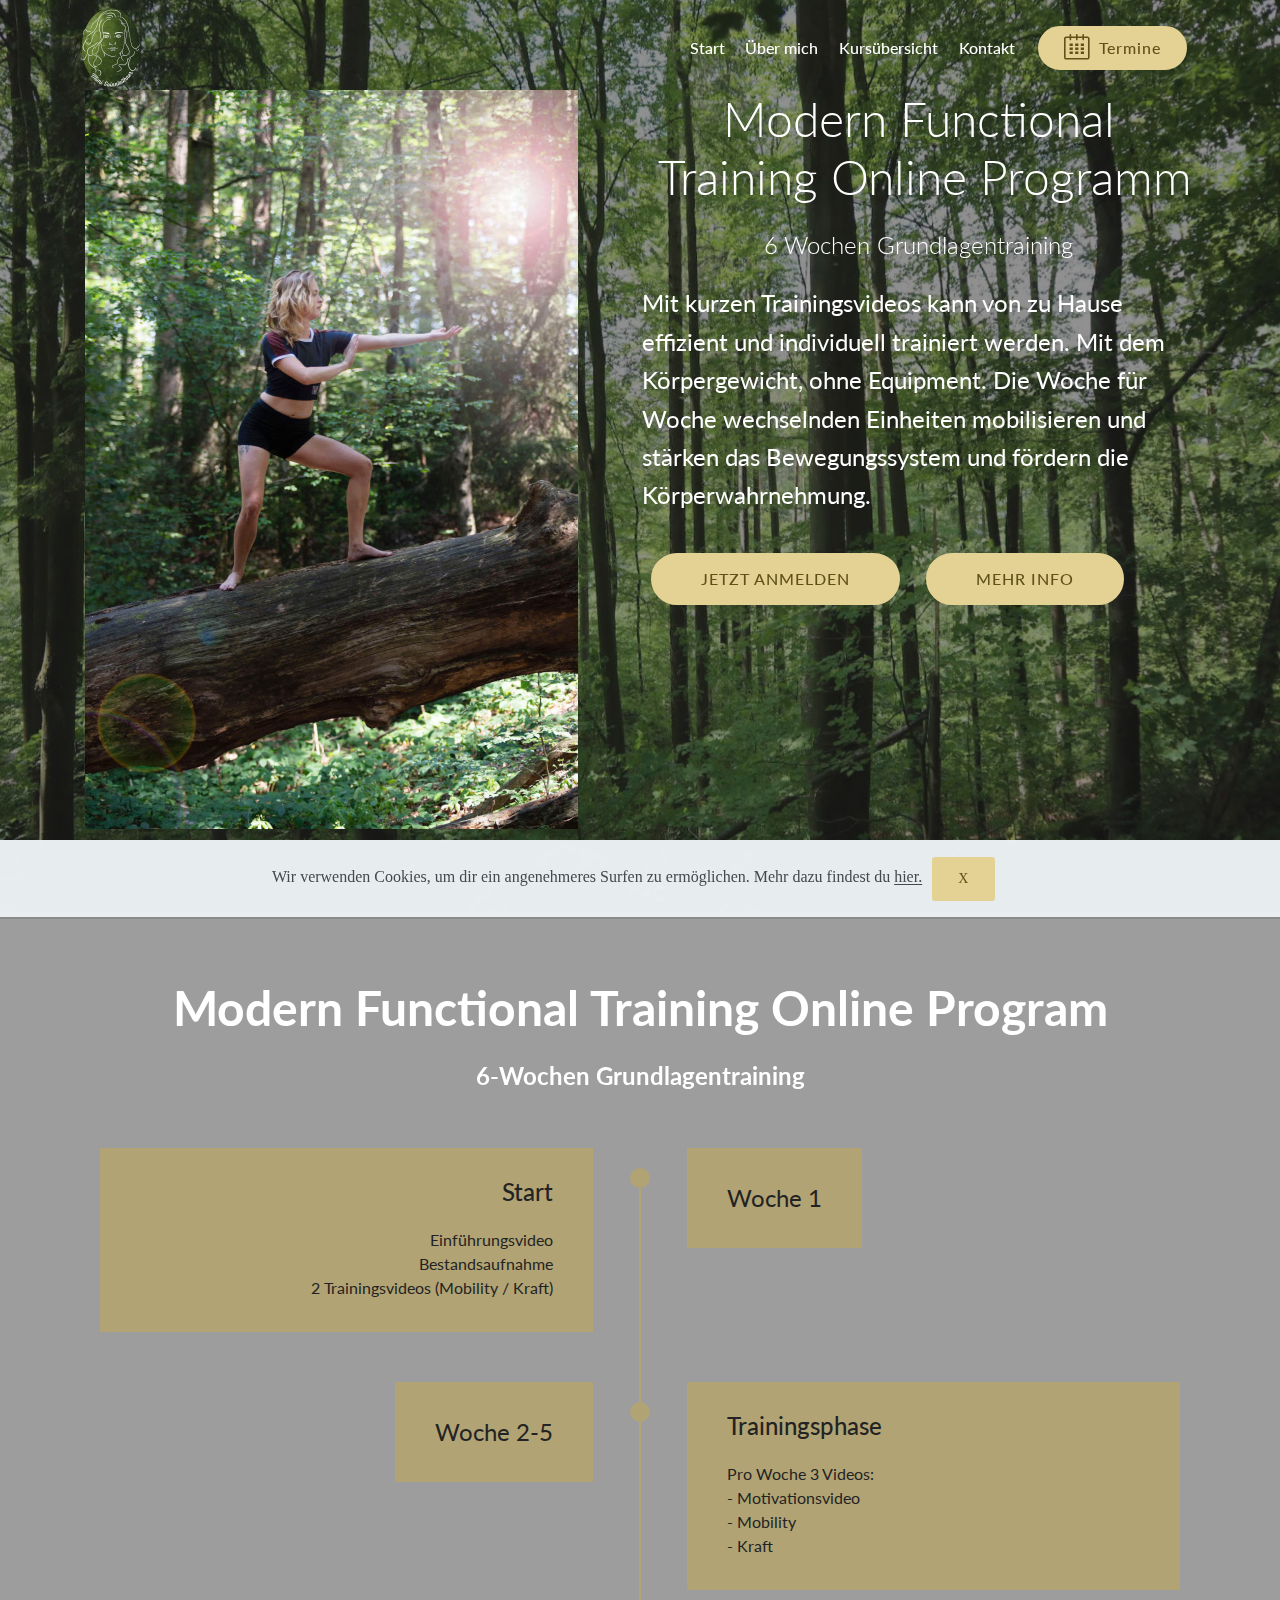
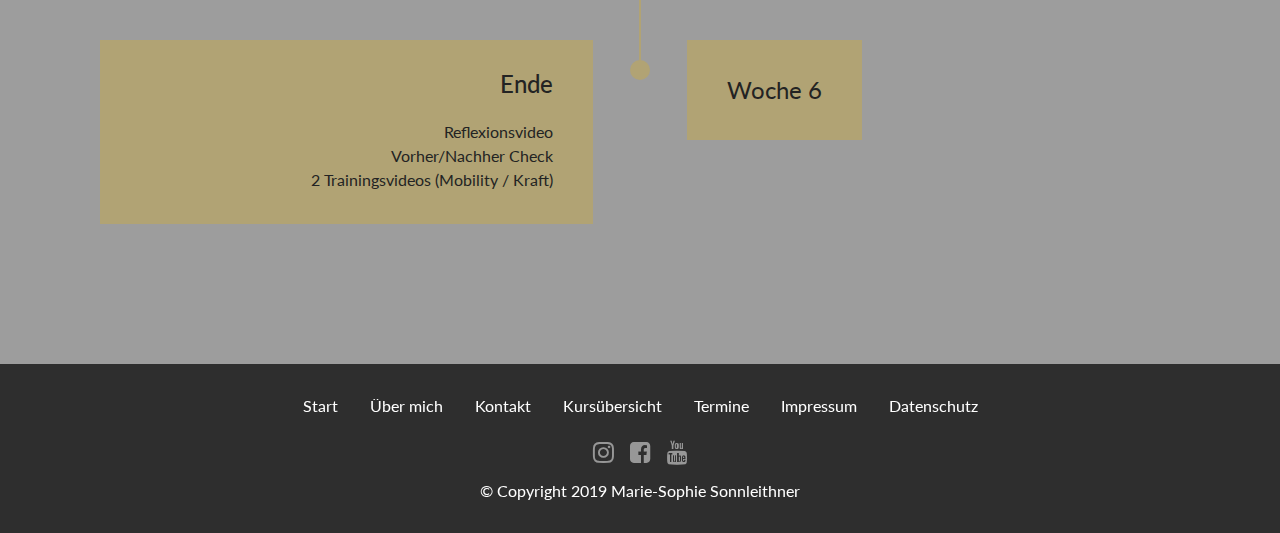
==== athome.html @ b41dbe11 "create github pages" ====
<!DOCTYPE html>
<html  >
<head>
  <!-- Site made with Mobirise Website Builder v4.11.3, https://mobirise.com -->
  <meta charset="UTF-8">
  <meta http-equiv="X-UA-Compatible" content="IE=edge">
  <meta name="generator" content="Mobirise v4.11.3, mobirise.com">
  <meta name="viewport" content="width=device-width, initial-scale=1, minimum-scale=1">
  <link rel="shortcut icon" href="assets/images/logo-1-122x160.png" type="image/x-icon">
  <meta name="description" content="">
  
  <title>Online Programm - Modern Functioncal Training | Marie-Sophie Sonnleithner</title>
  <link rel="stylesheet" href="assets/font-awesome/css/font-awesome.css">
  <link rel="stylesheet" href="assets/linecons/style.css">
  <link rel="stylesheet" href="assets/bootstrap/css/bootstrap.min.css">
  <link rel="stylesheet" href="assets/bootstrap/css/bootstrap-grid.min.css">
  <link rel="stylesheet" href="assets/bootstrap/css/bootstrap-reboot.min.css">
  <link rel="stylesheet" href="assets/tether/tether.min.css">
  <link rel="stylesheet" href="assets/dropdown/css/style.css">
  <link rel="stylesheet" href="assets/theme/css/style.css">
  <link rel="preload" as="style" href="assets/mobirise/css/mbr-additional.css"><link rel="stylesheet" href="assets/mobirise/css/mbr-additional.css" type="text/css">
  
  
  
</head>
<body>
  <section class="menu cid-rGdxrJuQYU" once="menu" id="menu1-t">

    

    <nav class="navbar navbar-expand beta-menu navbar-dropdown align-items-center navbar-fixed-top navbar-toggleable-sm bg-color transparent">
        <button class="navbar-toggler navbar-toggler-right" type="button" data-toggle="collapse" data-target="#navbarSupportedContent" aria-controls="navbarSupportedContent" aria-expanded="false" aria-label="Toggle navigation">
            <div class="hamburger">
                <span></span>
                <span></span>
                <span></span>
                <span></span>
            </div>
        </button>
        <div class="menu-logo">
            <div class="navbar-brand">
                <span class="navbar-logo">
                    <a href="index.html">
                         <img src="assets/images/logo-1-122x160.png" alt="Mobirise" title="" style="height: 5rem;">
                    </a>
                </span>
                
            </div>
        </div>
        <div class="collapse navbar-collapse" id="navbarSupportedContent">
            <ul class="navbar-nav nav-dropdown" data-app-modern-menu="true"><li class="nav-item">
                    <a class="nav-link link text-white display-4" href="index.html">Start</a>
                </li><li class="nav-item"><a class="nav-link link text-white display-4" href="ueber.html">Über mich</a></li><li class="nav-item"><a class="nav-link link text-white display-4" href="kursuebersicht.html">Kursübersicht</a></li><li class="nav-item"><a class="nav-link link text-white display-4" href="index.html#content8-b">Kontakt</a></li></ul>
            <div class="navbar-buttons mbr-section-btn"><a class="btn btn-sm btn-primary display-4" href="termine.html"><span class="li_calendar mbr-iconfont mbr-iconfont-btn"></span>Termine</a></div>
        </div>
    </nav>
</section>

<section class="engine"><a href="https://mobirise.info/n">simple site templates</a></section><section class="header3 cid-rGdh4idNq5 mbr-parallax-background" id="header3-q">

    

    <div class="mbr-overlay" style="opacity: 0.5; background-color: rgb(35, 35, 35);">
    </div>

    <div class="container">
        <div class="media-container-row">
            <div class="mbr-figure" style="width: 95%;">
                <img src="assets/images/mimo-13-986x1477.jpg" alt="Mobirise" title="">
            </div>

            <div class="media-content">
                <h1 class="mbr-section-title mbr-white pb-3 mbr-fonts-style display-2">
                    Modern Functional &nbsp;Training Online Programm</h1>
                <h3 class="mbr-section-subtitle align-left mbr-white mbr-light pb-3 mbr-fonts-style display-5">
                    6 Wochen Grundlagentraining</h3>
                <div class="mbr-section-text mbr-white pb-3 ">
                    <p class="mbr-text mbr-fonts-style display-5">Mit kurzen Trainingsvideos kann von zu Hause effizient und individuell trainiert werden. Mit dem Körpergewicht, ohne Equipment. Die Woche für Woche wechselnden Einheiten mobilisieren und stärken das Bewegungssystem und fördern die Körperwahrnehmung.</p>
                </div>
                <div class="mbr-section-btn"><a class="btn btn-md btn-primary display-4" href="https://forms.gle/my4tCJDuzYi4XYy28">JETZT ANMELDEN</a>
                    <a class="btn btn-md btn-primary display-4" href="athome.html#timeline1-p">MEHR INFO</a></div>
            </div>
        </div>
    </div>

</section>

<section class="timeline1 cid-rGdfI2R4uj" id="timeline1-p">

    

    <div class="mbr-overlay" style="opacity: 0.4; background-color: rgb(35, 35, 35);">
    </div>

    <div class="container align-center">
        <h2 class="mbr-section-title pb-3 mbr-fonts-style display-2"><strong>Modern Functional Training Online Program</strong></h2>
        <h3 class="mbr-section-subtitle pb-5 mbr-fonts-style display-5"><strong>
            6-Wochen Grundlagentraining</strong></h3>

        <div class="container timelines-container" mbri-timelines="">
            <!--1-->
            <div class="row timeline-element reverse separline">
                 <div class="timeline-date-panel col-xs-12 col-md-6  align-left">         
                    <div class="time-line-date-content">
                        <p class="mbr-timeline-date mbr-fonts-style display-5">Woche 1</p>
                    </div>
                </div>
           <span class="iconBackground"></span>
            <div class="col-xs-12 col-md-6 align-right">
                <div class="timeline-text-content">
                    <h4 class="mbr-timeline-title pb-3 mbr-fonts-style display-5">Start</h4>
                    <p class="mbr-timeline-text mbr-fonts-style display-7">Einführungsvideo<br>Bestandsaufnahme<br>2 Trainingsvideos (Mobility / Kraft)</p>
                 </div>
            </div>
            </div>
            <!--2-->
            <div class="row timeline-element  separline">
                <div class="timeline-date-panel col-xs-12 col-md-6 align-right">
                    <div class="time-line-date-content">
                        <p class="mbr-timeline-date mbr-fonts-style display-5">
                            Woche 2-5</p>
                    </div>
                </div>
                <span class="iconBackground"></span>
                <div class="col-xs-12 col-md-6 align-left ">
                    <div class="timeline-text-content">
                        <h4 class="mbr-timeline-title pb-3 mbr-fonts-style display-5">Trainingsphase</h4>
                        <p class="mbr-timeline-text mbr-fonts-style display-7">Pro Woche 3 Videos:<br>- Motivationsvideo<br>- Mobility<br>- Kraft</p>
                    </div>
                </div>
            </div>
            <!--3-->
            <div class="row timeline-element reverse">
                <div class="timeline-date-panel col-xs-12 col-md-6  align-left">
                    <div class="time-line-date-content">
                        <p class="mbr-timeline-date mbr-fonts-style display-5">
                            Woche 6</p>
                    </div>
                </div>
                <span class="iconBackground"></span>
                <div class="col-xs-12 col-md-6 align-right">
                    <div class="timeline-text-content">
                        <h4 class="mbr-timeline-title pb-3 mbr-fonts-style display-5">Ende</h4>      
                        <p class="mbr-timeline-text mbr-fonts-style display-7">Reflexionsvideo<br>Vorher/Nachher Check<br>2 Trainingsvideos (Mobility / Kraft)</p>
                    </div>
                </div>
            </div>
            <!--4-->
            
            <!--5-->
            
            <!--6-->
            
            <!--7-->
            
            <!--8-->
            
            <!--9-->
            
            <!--10-->
            
            <!--11-->
            
            <!--12-->
            
        </div>
    </div>
</section>

<section once="footers" class="cid-rGLbfq6gcb" id="footer7-1k">

    

    

    <div class="container">
        <div class="media-container-row align-center mbr-white">
            <div class="row row-links">
                <ul class="foot-menu">
                    
                    
                    
                    
                    
                <li class="foot-menu-item mbr-fonts-style display-7"><a href="index.html" class="text-white">Start</a></li><li class="foot-menu-item mbr-fonts-style display-7"><a href="ueber.html" class="text-white">Über mich</a></li><li class="foot-menu-item mbr-fonts-style display-7"><a href="index.html#content8-b" class="text-white">Kontakt</a></li><li class="foot-menu-item mbr-fonts-style display-7"><a href="kursuebersicht.html" class="text-white">Kursübersicht</a></li><li class="foot-menu-item mbr-fonts-style display-7"><a href="termine.html" class="text-white">Termine</a></li><li class="foot-menu-item mbr-fonts-style display-7"><a href="impressum.html" class="text-white">Impressum</a></li><li class="foot-menu-item mbr-fonts-style display-7"><a href="datenschutz.html" class="text-white">Datenschutz</a></li></ul>
            </div>
            <div class="row social-row">
                <div class="social-list align-right pb-2">
                    
                    
                    
                    
                    
                    
                <div class="soc-item">
                        <a href="index.html">
                            <span class="mbr-iconfont mbr-iconfont-social fa-instagram fa"></span>
                        </a>
                    </div><div class="soc-item">
                        <a href="index.html">
                            <span class="mbr-iconfont mbr-iconfont-social fa-facebook-square fa"></span>
                        </a>
                    </div><div class="soc-item">
                        <a href="index.html">
                            <span class="mbr-iconfont mbr-iconfont-social fa-youtube fa"></span>
                        </a>
                    </div></div>
            </div>
            <div class="row row-copirayt">
                <p class="mbr-text mb-0 mbr-fonts-style mbr-white align-center display-7">
                    © Copyright 2019&nbsp;Marie-Sophie Sonnleithner</p>
            </div>
        </div>
    </div>
</section>


  <script src="assets/web/assets/jquery/jquery.min.js"></script>
  <script src="assets/popper/popper.min.js"></script>
  <script src="assets/bootstrap/js/bootstrap.min.js"></script>
  <script src="assets/tether/tether.min.js"></script>
  <script src="assets/web/assets/cookies-alert-plugin/cookies-alert-core.js"></script>
  <script src="assets/web/assets/cookies-alert-plugin/cookies-alert-script.js"></script>
  <script src="assets/parallax/jarallax.min.js"></script>
  <script src="assets/dropdown/js/nav-dropdown.js"></script>
  <script src="assets/dropdown/js/navbar-dropdown.js"></script>
  <script src="assets/touchswipe/jquery.touch-swipe.min.js"></script>
  <script src="assets/smoothscroll/smooth-scroll.js"></script>
  <script src="assets/theme/js/script.js"></script>
  
  
<input name="cookieData" type="hidden" data-cookie-customDialogSelector='null' data-cookie-colorText='#424a4d' data-cookie-colorBg='rgba(234, 239, 241, 0.99)' data-cookie-textButton='X' data-cookie-colorButton='' data-cookie-colorLink='#424a4d' data-cookie-underlineLink='true' data-cookie-text="Wir verwenden Cookies, um dir ein angenehmeres Surfen zu ermöglichen. Mehr dazu findest du <a href='datenschutz.html'>hier.</a>">
  </body>
</html>
---- assets/linecons/style.css ----
@font-face {
	font-family: 'linecons';
	src:url('fonts/linecons.eot');
	
	
  src: url('fonts/linecons.eot');
  src: url('fonts/linecons.eot?#iefix') format('embedded-opentype'), 
  url('fonts/linecons.woff') format('woff'), 
  url('fonts/linecons.ttf') format('truetype'), 
  url('fonts/linecons.svg#linecons') format('svg');
}

/* Use the following CSS code if you want to use data attributes for inserting your icons */
[data-icon]:before {
	font-family: 'linecons' !important;
	content: attr(data-icon);
	speak: none;
	font-weight: normal;
	line-height: 1;
	-webkit-font-smoothing: antialiased;
}

/* Use the following CSS code if you want to have a class per icon */
[class^="li_"]:before, [class*=" li_"]:before {
	font-family: 'linecons' !important;
	font-style: normal;
	speak: none;
	font-weight: normal;
	line-height: 1;
	-webkit-font-smoothing: antialiased;
}
.li_heart:before {
	content: "\e000";
}
.li_cloud:before {
	content: "\e001";
}
.li_star:before {
	content: "\e002";
}
.li_tv:before {
	content: "\e003";
}
.li_sound:before {
	content: "\e004";
}
.li_video:before {
	content: "\e005";
}
.li_trash:before {
	content: "\e006";
}
.li_user:before {
	content: "\e007";
}
.li_key:before {
	content: "\e008";
}
.li_search:before {
	content: "\e009";
}
.li_settings:before {
	content: "\e00a";
}
.li_camera:before {
	content: "\e00b";
}
.li_tag:before {
	content: "\e00c";
}
.li_lock:before {
	content: "\e00d";
}
.li_bulb:before {
	content: "\e00e";
}
.li_pen:before {
	content: "\e00f";
}
.li_diamond:before {
	content: "\e010";
}
.li_display:before {
	content: "\e011";
}
.li_location:before {
	content: "\e012";
}
.li_eye:before {
	content: "\e013";
}
.li_bubble:before {
	content: "\e014";
}
.li_stack:before {
	content: "\e015";
}
.li_cup:before {
	content: "\e016";
}
.li_phone:before {
	content: "\e017";
}
.li_news:before {
	content: "\e018";
}
.li_mail:before {
	content: "\e019";
}
.li_like:before {
	content: "\e01a";
}
.li_photo:before {
	content: "\e01b";
}
.li_note:before {
	content: "\e01c";
}
.li_clock:before {
	content: "\e01d";
}
.li_paperplane:before {
	content: "\e01e";
}
.li_params:before {
	content: "\e01f";
}
.li_banknote:before {
	content: "\e020";
}
.li_data:before {
	content: "\e021";
}
.li_music:before {
	content: "\e022";
}
.li_megaphone:before {
	content: "\e023";
}
.li_study:before {
	content: "\e024";
}
.li_lab:before {
	content: "\e025";
}
.li_food:before {
	content: "\e026";
}
.li_t-shirt:before {
	content: "\e027";
}
.li_fire:before {
	content: "\e028";
}
.li_clip:before {
	content: "\e029";
}
.li_shop:before {
	content: "\e02a";
}
.li_calendar:before {
	content: "\e02b";
}
.li_vallet:before {
	content: "\e02c";
}
.li_vynil:before {
	content: "\e02d";
}
.li_truck:before {
	content: "\e02e";
}
.li_world:before {
	content: "\e02f";
}
---- assets/dropdown/css/style.css ----
.navbar-dropdown {
  left: 0;
  padding: 0;
  position: absolute;
  right: 0;
  top: 0;
  transition: all 0.45s ease;
  z-index: 1030;
  background: #282828; }
  .navbar-dropdown .navbar-logo {
    margin-right: 0.8rem;
    transition: margin 0.3s ease-in-out;
    vertical-align: middle; }
    .navbar-dropdown .navbar-logo img {
      height: 3.125rem;
      transition: all 0.3s ease-in-out; }
    .navbar-dropdown .navbar-logo.mbr-iconfont {
      font-size: 3.125rem;
      line-height: 3.125rem; }
  .navbar-dropdown .navbar-caption {
    font-weight: 700;
    white-space: normal;
    vertical-align: -4px;
    line-height: 3.125rem !important; }
    .navbar-dropdown .navbar-caption, .navbar-dropdown .navbar-caption:hover {
      color: inherit;
      text-decoration: none; }
  .navbar-dropdown .mbr-iconfont + .navbar-caption {
    vertical-align: -1px; }
  .navbar-dropdown.navbar-fixed-top {
    position: fixed; }
  .navbar-dropdown .navbar-brand span {
    vertical-align: -4px; }
  .navbar-dropdown.bg-color.transparent {
    background: none; }
  .navbar-dropdown.navbar-short .navbar-brand {
    padding: 0.625rem 0; }
    .navbar-dropdown.navbar-short .navbar-brand span {
      vertical-align: -1px; }
  .navbar-dropdown.navbar-short .navbar-caption {
    line-height: 2.375rem !important;
    vertical-align: -2px; }
  .navbar-dropdown.navbar-short .navbar-logo {
    margin-right: 0.5rem; }
    .navbar-dropdown.navbar-short .navbar-logo img {
      height: 2.375rem; }
    .navbar-dropdown.navbar-short .navbar-logo.mbr-iconfont {
      font-size: 2.375rem;
      line-height: 2.375rem; }
  .navbar-dropdown.navbar-short .mbr-table-cell {
    height: 3.625rem; }
  .navbar-dropdown .navbar-close {
    left: 0.6875rem;
    position: fixed;
    top: 0.75rem;
    z-index: 1000; }
  .navbar-dropdown .hamburger-icon {
    content: "";
    display: inline-block;
    vertical-align: middle;
    width: 16px;
    -webkit-box-shadow: 0 -6px 0 1px #282828,0 0 0 1px #282828,0 6px 0 1px #282828;
    -moz-box-shadow: 0 -6px 0 1px #282828,0 0 0 1px #282828,0 6px 0 1px #282828;
    box-shadow: 0 -6px 0 1px #282828,0 0 0 1px #282828,0 6px 0 1px #282828; }

.dropdown-menu .dropdown-toggle[data-toggle="dropdown-submenu"]::after {
  border-bottom: 0.35em solid transparent;
  border-left: 0.35em solid;
  border-right: 0;
  border-top: 0.35em solid transparent;
  margin-left: 0.3rem; }

.dropdown-menu .dropdown-item:focus {
  outline: 0; }

.nav-dropdown {
  font-size: 0.75rem;
  font-weight: 500;
  height: auto !important; }
  .nav-dropdown .nav-btn {
    padding-left: 1rem; }
  .nav-dropdown .link {
    margin: .667em 1.667em;
    font-weight: 500;
    padding: 0;
    transition: color .2s ease-in-out; }
    .nav-dropdown .link.dropdown-toggle {
      margin-right: 2.583em; }
      .nav-dropdown .link.dropdown-toggle::after {
        margin-left: .25rem;
        border-top: 0.35em solid;
        border-right: 0.35em solid transparent;
        border-left: 0.35em solid transparent;
        border-bottom: 0; }
      .nav-dropdown .link.dropdown-toggle[aria-expanded="true"] {
        margin: 0;
        padding: 0.667em 3.263em  0.667em 1.667em; }
  .nav-dropdown .link::after,
  .nav-dropdown .dropdown-item::after {
    color: inherit; }
  .nav-dropdown .btn {
    font-size: 0.75rem;
    font-weight: 700;
    letter-spacing: 0;
    margin-bottom: 0;
    padding-left: 1.25rem;
    padding-right: 1.25rem; }
  .nav-dropdown .dropdown-menu {
    border-radius: 0;
    border: 0;
    left: 0;
    margin: 0;
    padding-bottom: 1.25rem;
    padding-top: 1.25rem;
    position: relative; }
  .nav-dropdown .dropdown-submenu {
    margin-left: 0.125rem;
    top: 0; }
  .nav-dropdown .dropdown-item {
    font-weight: 500;
    line-height: 2;
    padding: 0.3846em 4.615em 0.3846em 1.5385em;
    position: relative;
    transition: color .2s ease-in-out, background-color .2s ease-in-out; }
    .nav-dropdown .dropdown-item::after {
      margin-top: -0.3077em;
      position: absolute;
      right: 1.1538em;
      top: 50%; }
    .nav-dropdown .dropdown-item:focus, .nav-dropdown .dropdown-item:hover {
      background: none; }

@media (max-width: 767px) {
  .nav-dropdown.navbar-toggleable-sm {
    bottom: 0;
    display: none;
    left: 0;
    overflow-x: hidden;
    position: fixed;
    top: 0;
    transform: translateX(-100%);
    -ms-transform: translateX(-100%);
    -webkit-transform: translateX(-100%);
    width: 18.75rem;
    z-index: 999; } }
.nav-dropdown.navbar-toggleable-xl {
  bottom: 0;
  display: none;
  left: 0;
  overflow-x: hidden;
  position: fixed;
  top: 0;
  transform: translateX(-100%);
  -ms-transform: translateX(-100%);
  -webkit-transform: translateX(-100%);
  width: 18.75rem;
  z-index: 999; }

.nav-dropdown-sm {
  display: block !important;
  overflow-x: hidden;
  overflow: auto;
  padding-top: 3.875rem; }
  .nav-dropdown-sm::after {
    content: "";
    display: block;
    height: 3rem;
    width: 100%; }
  .nav-dropdown-sm.collapse.in ~ .navbar-close {
    display: block !important; }
  .nav-dropdown-sm.collapsing, .nav-dropdown-sm.collapse.in {
    transform: translateX(0);
    -ms-transform: translateX(0);
    -webkit-transform: translateX(0);
    transition: all 0.25s ease-out;
    -webkit-transition: all 0.25s ease-out;
    background: #282828; }
  .nav-dropdown-sm.collapsing[aria-expanded="false"] {
    transform: translateX(-100%);
    -ms-transform: translateX(-100%);
    -webkit-transform: translateX(-100%); }
  .nav-dropdown-sm .nav-item {
    display: block;
    margin-left: 0 !important;
    padding-left: 0; }
  .nav-dropdown-sm .link,
  .nav-dropdown-sm .dropdown-item {
    border-top: 1px dotted rgba(255, 255, 255, 0.1);
    font-size: 0.8125rem;
    line-height: 1.6;
    margin: 0 !important;
    padding: 0.875rem 2.4rem 0.875rem 1.5625rem !important;
    position: relative;
    white-space: normal; }
    .nav-dropdown-sm .link:focus, .nav-dropdown-sm .link:hover,
    .nav-dropdown-sm .dropdown-item:focus,
    .nav-dropdown-sm .dropdown-item:hover {
      background: rgba(0, 0, 0, 0.2) !important;
      color: #c0a375; }
  .nav-dropdown-sm .nav-btn {
    position: relative;
    padding: 1.5625rem 1.5625rem 0 1.5625rem; }
    .nav-dropdown-sm .nav-btn::before {
      border-top: 1px dotted rgba(255, 255, 255, 0.1);
      content: "";
      left: 0;
      position: absolute;
      top: 0;
      width: 100%; }
    .nav-dropdown-sm .nav-btn + .nav-btn {
      padding-top: 0.625rem; }
      .nav-dropdown-sm .nav-btn + .nav-btn::before {
        display: none; }
  .nav-dropdown-sm .btn {
    padding: 0.625rem 0; }
  .nav-dropdown-sm .dropdown-toggle[data-toggle="dropdown-submenu"]::after {
    margin-left: .25rem;
    border-top: 0.35em solid;
    border-right: 0.35em solid transparent;
    border-left: 0.35em solid transparent;
    border-bottom: 0; }
  .nav-dropdown-sm .dropdown-toggle[data-toggle="dropdown-submenu"][aria-expanded="true"]::after {
    border-top: 0;
    border-right: 0.35em solid transparent;
    border-left: 0.35em solid transparent;
    border-bottom: 0.35em solid; }
  .nav-dropdown-sm .dropdown-menu {
    margin: 0;
    padding: 0;
    position: relative;
    top: 0;
    left: 0;
    width: 100%;
    border: 0;
    float: none;
    border-radius: 0;
    background: none; }
  .nav-dropdown-sm .dropdown-submenu {
    left: 100%;
    margin-left: 0.125rem;
    margin-top: -1.25rem;
    top: 0; }

.navbar-toggleable-sm .nav-dropdown .dropdown-menu {
  position: absolute; }

.navbar-toggleable-sm .nav-dropdown .dropdown-submenu {
  left: 100%;
  margin-left: 0.125rem;
  margin-top: -1.25rem;
  top: 0; }

.navbar-toggleable-sm.opened .nav-dropdown .dropdown-menu {
  position: relative; }

.navbar-toggleable-sm.opened .nav-dropdown .dropdown-submenu {
  left: 0;
  margin-left: 00rem;
  margin-top: 0rem;
  top: 0; }

.is-builder .nav-dropdown.collapsing {
  transition: none !important; }

/*# sourceMappingURL=style.css.map */
---- assets/theme/css/style.css ----
/*!
 * Mobirise v4 theme (https://mobirise.com/)
 * Copyright 2017 Mobirise
 */
section {
  background-color: #eeeeee; }

body {
  font-style: normal;
  line-height: 1.5; }

section,
.container,
.container-fluid {
  position: relative;
  word-wrap: break-word; }

a.mbr-iconfont:hover {
  text-decoration: none; }

.article .lead p,
.article .lead ul,
.article .lead ol,
.article .lead pre,
.article .lead blockquote {
  margin-bottom: 0; }

ul,
ol,
pre,
blockquote {
  margin-bottom: 2.3125rem; }

pre {
  background: #f4f4f4;
  padding: 10px 24px;
  white-space: pre-wrap; }

.inactive {
  -webkit-user-select: none;
  -moz-user-select: none;
  -ms-user-select: none;
  user-select: none;
  pointer-events: none;
  -webkit-user-drag: none;
  user-drag: none; }

.mbr-section__comments .row {
  justify-content: center;
  -webkit-justify-content: center; }

a {
  font-style: normal;
  font-weight: 400;
  cursor: pointer; }
  a, a:hover {
    text-decoration: none; }

figure {
  margin-bottom: 0; }

body {
  color: #232323; }

h1,
h2,
h3,
h4,
h5,
h6,
.h1,
.h2,
.h3,
.h4,
.h5,
.h6,
.display-1,
.display-2,
.display-3,
.display-4 {
  line-height: 1;
  word-break: break-word;
  word-wrap: break-word; }

.mbr-section-title {
  font-style: normal;
  line-height: 1.2; }

.mbr-section-subtitle {
  line-height: 1.3; }

.mbr-text {
  font-style: normal;
  line-height: 1.6; }

b,
strong {
  font-weight: bold; }

blockquote {
  padding: 10px 0 10px 20px;
  position: relative;
  border-left: 2px solid;
  border-color: #ff3366; }

input:-webkit-autofill, input:-webkit-autofill:hover, input:-webkit-autofill:focus, input:-webkit-autofill:active {
  transition-delay: 9999s;
  transition-property: background-color, color; }

textarea[type='hidden'] {
  display: none; }

body {
  position: relative; }

section {
  background-position: 50% 50%;
  background-repeat: no-repeat;
  background-size: cover; }
  section .mbr-background-video,
  section .mbr-background-video-preview {
    position: absolute;
    bottom: 0;
    left: 0;
    right: 0;
    top: 0; }

.hidden {
  visibility: hidden; }

.mbr-z-index20 {
  z-index: 20; }

/*! Base colors */
.mbr-white {
  color: #ffffff; }

.mbr-black {
  color: #000000; }

.mbr-bg-white {
  background-color: #ffffff; }

.mbr-bg-black {
  background-color: #000000; }

/*! Text-aligns */
.align-left {
  text-align: left; }

.align-center {
  text-align: center; }

.align-right {
  text-align: right; }

@media (max-width: 767px) {
  .align-left,
  .align-center,
  .align-right,
  .mbr-section-btn,
  .mbr-section-title {
    text-align: center; } }
/*! Font-weight  */
.mbr-light {
  font-weight: 300; }

.mbr-regular {
  font-weight: 400; }

.mbr-semibold {
  font-weight: 500; }

.mbr-bold {
  font-weight: 700; }

/*! Media  */
.media-size-item {
  -webkit-flex: 1 1 auto;
  -moz-flex: 1 1 auto;
  -ms-flex: 1 1 auto;
  -o-flex: 1 1 auto;
  flex: 1 1 auto; }

.media-content {
  -webkit-flex-basis: 100%;
  flex-basis: 100%; }

.media-container-row {
  display: -ms-flexbox;
  display: -webkit-flex;
  display: flex;
  -webkit-flex-direction: row;
  -ms-flex-direction: row;
  flex-direction: row;
  -webkit-flex-wrap: wrap;
  -ms-flex-wrap: wrap;
  flex-wrap: wrap;
  -webkit-justify-content: center;
  -ms-flex-pack: center;
  justify-content: center;
  -webkit-align-content: center;
  -ms-flex-line-pack: center;
  align-content: center;
  -webkit-align-items: start;
  -ms-flex-align: start;
  align-items: start; }
  .media-container-row .media-size-item {
    width: 400px; }

.media-container-column {
  display: -ms-flexbox;
  display: -webkit-flex;
  display: flex;
  -webkit-flex-direction: column;
  -ms-flex-direction: column;
  flex-direction: column;
  -webkit-flex-wrap: wrap;
  -ms-flex-wrap: wrap;
  flex-wrap: wrap;
  -webkit-justify-content: center;
  -ms-flex-pack: center;
  justify-content: center;
  -webkit-align-content: center;
  -ms-flex-line-pack: center;
  align-content: center;
  -webkit-align-items: stretch;
  -ms-flex-align: stretch;
  align-items: stretch; }
  .media-container-column > * {
    width: 100%; }

@media (min-width: 992px) {
  .media-container-row {
    -webkit-flex-wrap: nowrap;
    -ms-flex-wrap: nowrap;
    flex-wrap: nowrap; } }
figure {
  overflow: hidden; }

figure[mbr-media-size] {
  transition: width 0.1s; }

.mbr-figure img,
.mbr-figure iframe {
  display: block;
  width: 100%; }

.card {
  background-color: transparent;
  border: none; }

.card-box {
  width: 100%; }

.card-img {
  text-align: center;
  flex-shrink: 0;
  -webkit-flex-shrink: 0; }

.media {
  max-width: 100%;
  margin: 0 auto; }

.mbr-figure {
  -ms-flex-item-align: center;
  -ms-grid-row-align: center;
  -webkit-align-self: center;
  align-self: center; }

.media-container > div {
  max-width: 100%; }

.mbr-figure img,
.card-img img {
  width: 100%; }

@media (max-width: 991px) {
  .media-size-item {
    width: auto !important; }

  .media {
    width: auto; }

  .mbr-figure {
    width: 100% !important; } }
/*! Buttons */
.btn {
  font-weight: 500;
  border-width: 2px;
  font-style: normal;
  letter-spacing: 1px;
  margin: .4rem .8rem;
  white-space: normal;
  -webkit-transition: all .3s ease-in-out;
  -moz-transition: all .3s ease-in-out;
  transition: all .3s ease-in-out;
  display: inline-flex;
  align-items: center;
  justify-content: center;
  word-break: break-word;
  -webkit-align-items: center;
  -webkit-justify-content: center;
  display: -webkit-inline-flex; }

.btn-sm {
  font-weight: 500;
  letter-spacing: 1px;
  -webkit-transition: all .3s ease-in-out;
  -moz-transition: all .3s ease-in-out;
  transition: all .3s ease-in-out; }

.btn-md {
  font-weight: 500;
  letter-spacing: 1px;
  margin: .4rem .8rem !important;
  -webkit-transition: all .3s ease-in-out;
  -moz-transition: all .3s ease-in-out;
  transition: all .3s ease-in-out; }

.btn-lg {
  font-weight: 500;
  letter-spacing: 1px;
  margin: .4rem .8rem !important;
  -webkit-transition: all .3s ease-in-out;
  -moz-transition: all .3s ease-in-out;
  transition: all .3s ease-in-out; }

.mbr-section-btn {
  margin-left: -0.25rem;
  margin-right: -0.25rem;
  font-size: 0; }

nav .mbr-section-btn {
  margin-left: 0rem;
  margin-right: 0rem; }

.btn-form {
  border-radius: 0; }
  .btn-form:hover {
    cursor: pointer; }

/*! Btn icon margin */
.btn .mbr-iconfont,
.btn.btn-sm .mbr-iconfont {
  cursor: pointer;
  margin-right: 0.5rem; }

.btn.btn-md .mbr-iconfont,
.btn.btn-md .mbr-iconfont {
  margin-right: 0.8rem; }

.mbr-regular {
  font-weight: 400; }

.mbr-semibold {
  font-weight: 500; }

.mbr-bold {
  font-weight: 700; }

[type='submit'] {
  -webkit-appearance: none; }

/*! Full-screen */
.mbr-fullscreen .mbr-overlay {
  min-height: 100vh; }

.mbr-fullscreen {
  display: flex;
  display: -webkit-flex;
  display: -moz-flex;
  display: -ms-flex;
  display: -o-flex;
  align-items: center;
  -webkit-align-items: center;
  min-height: 100vh;
  padding-top: 3rem;
  padding-bottom: 3rem; }

/*! Map */
.map {
  height: 25rem;
  position: relative; }
  .map iframe {
    width: 100%;
    height: 100%; }

.mbr-overlay {
  background-color: #000;
  bottom: 0;
  left: 0;
  opacity: .5;
  position: absolute;
  right: 0;
  top: 0;
  z-index: 0;
  pointer-events: none; }

/* Form */
blockquote {
  font-style: italic;
  padding: 10px 0 10px 20px;
  font-size: 1.09rem;
  position: relative;
  border-width: 3px; }

.form-control {
  background-color: #f5f5f5;
  box-shadow: none;
  color: #565656;
  line-height: 1.43;
  min-height: 3.5em;
  padding: 1.07em .5em; }
  .form-control, .form-control:focus {
    border: 1px solid #e8e8e8; }
  .form-active .form-control:invalid {
    border-color: red; }

.form-control-label {
  position: relative;
  cursor: pointer;
  margin-bottom: .357em;
  padding: 0; }

.alert {
  color: #ffffff;
  border-radius: 0;
  border: 0;
  font-size: .875rem;
  line-height: 1.5;
  margin-bottom: 1.875rem;
  padding: 1.25rem;
  position: relative; }
  .alert.alert-form::after {
    background-color: inherit;
    bottom: -7px;
    content: "";
    display: block;
    height: 14px;
    left: 50%;
    margin-left: -7px;
    position: absolute;
    transform: rotate(45deg);
    width: 14px;
    -webkit-transform: rotate(45deg); }

.form-asterisk {
  font-family: initial;
  position: absolute;
  top: -2px;
  font-weight: normal; }

/*! Scroll to top arrow */
#scrollToTop a i:before {
  content: '';
  position: absolute;
  height: 40%;
  top: 25%;
  background: #fff;
  width: 2px;
  left: calc(50% - 1px); }
#scrollToTop a i:after {
  content: '';
  position: absolute;
  display: block;
  border-top: 2px solid #fff;
  border-right: 2px solid #fff;
  width: 40%;
  height: 40%;
  left: 30%;
  bottom: 30%;
  transform: rotate(135deg);
  -webkit-transform: rotate(135deg); }

.mbr-arrow-up {
  bottom: 25px;
  right: 90px;
  position: fixed;
  text-align: right;
  z-index: 5000;
  color: #ffffff;
  font-size: 32px;
  transform: rotate(180deg);
  -webkit-transform: rotate(180deg); }

.mbr-arrow-up a {
  background: rgba(0, 0, 0, 0.2);
  border-radius: 3px;
  color: #fff;
  display: inline-block;
  height: 60px;
  width: 60px;
  outline-style: none !important;
  position: relative;
  text-decoration: none;
  transition: all 0.3s ease-in-out;
  cursor: pointer;
  text-align: center; }
  .mbr-arrow-up a:hover {
    background-color: rgba(0, 0, 0, 0.4); }
  .mbr-arrow-up a i {
    line-height: 60px; }

.mbr-arrow-up-icon {
  display: block;
  color: #fff; }

.mbr-arrow-up-icon::before {
  content: '\203a';
  display: inline-block;
  font-family: serif;
  font-size: 32px;
  line-height: 1;
  font-style: normal;
  position: relative;
  top: 6px;
  left: -4px;
  -webkit-transform: rotate(-90deg);
  transform: rotate(-90deg); }

/*! Arrow Down */
.mbr-arrow {
  position: absolute;
  bottom: 45px;
  left: 50%;
  width: 60px;
  height: 60px;
  cursor: pointer;
  background-color: rgba(80, 80, 80, 0.5);
  border-radius: 50%;
  -webkit-transform: translateX(-50%);
  transform: translateX(-50%); }
  .mbr-arrow > a {
    display: inline-block;
    text-decoration: none;
    outline-style: none;
    -webkit-animation: arrowdown 1.7s ease-in-out infinite;
    animation: arrowdown 1.7s ease-in-out infinite; }
    .mbr-arrow > a > i {
      position: absolute;
      top: -2px;
      left: 15px;
      font-size: 2rem; }

@keyframes arrowdown {
  0% {
    transform: translateY(0px);
    -webkit-transform: translateY(0px); }
  50% {
    transform: translateY(-5px);
    -webkit-transform: translateY(-5px); }
  100% {
    transform: translateY(0px);
    -webkit-transform: translateY(0px); } }
@-webkit-keyframes arrowdown {
  0% {
    transform: translateY(0px);
    -webkit-transform: translateY(0px); }
  50% {
    transform: translateY(-5px);
    -webkit-transform: translateY(-5px); }
  100% {
    transform: translateY(0px);
    -webkit-transform: translateY(0px); } }
@media (max-width: 500px) {
  .mbr-arrow-up {
    left: 50%;
    right: auto;
    transform: translateX(-50%) rotate(180deg);
    -webkit-transform: translateX(-50%) rotate(180deg); } }
/*Gradients animation*/
@keyframes gradient-animation {
  from {
    background-position: 0% 100%;
    animation-timing-function: ease-in-out; }
  to {
    background-position: 100% 0%;
    animation-timing-function: ease-in-out; } }
@-webkit-keyframes gradient-animation {
  from {
    background-position: 0% 100%;
    animation-timing-function: ease-in-out; }
  to {
    background-position: 100% 0%;
    animation-timing-function: ease-in-out; } }
.bg-gradient {
  background-size: 200% 200%;
  animation: gradient-animation 5s infinite alternate;
  -webkit-animation: gradient-animation 5s infinite alternate; }

.menu .navbar-brand {
  display: -webkit-flex; }
  .menu .navbar-brand span {
    display: flex;
    display: -webkit-flex; }
  .menu .navbar-brand .navbar-caption-wrap {
    display: -webkit-flex; }
  .menu .navbar-brand .navbar-logo img {
    display: -webkit-flex; }
@media (min-width: 768px) and (max-width: 1023px) {
  .menu .navbar-toggleable-sm .navbar-nav {
    display: -webkit-box;
    display: -webkit-flex;
    display: -ms-flexbox; } }
@media (max-width: 1023px) {
  .menu .navbar-collapse {
    max-height: 93.5vh; }
    .menu .navbar-collapse.show {
      overflow: auto; } }
@media (min-width: 1024px) {
  .menu .navbar-nav.nav-dropdown {
    display: -webkit-flex; }
  .menu .navbar-toggleable-sm .navbar-collapse {
    display: -webkit-flex !important; }
  .menu .collapsed .navbar-collapse {
    max-height: 93.5vh; }
    .menu .collapsed .navbar-collapse.show {
      overflow: auto; } }
@media (max-width: 767px) {
  .menu .navbar-collapse {
    max-height: 80vh; } }

/* Others*/
.note-check a[data-value=Rubik] {
  font-style: normal; }

.mbr-arrow a {
  color: #ffffff; }

@media (max-width: 767px) {
  .mbr-arrow {
    display: none; } }
.navbar {
  display: -webkit-flex;
  -webkit-flex-wrap: wrap;
  -webkit-align-items: center;
  -webkit-justify-content: space-between; }

.navbar-collapse {
  -webkit-flex-basis: 100%;
  -webkit-flex-grow: 1;
  -webkit-align-items: center; }

.nav-dropdown .link {
  padding: 0.667em 1.667em !important;
  margin: 0 !important; }

.nav {
  display: -webkit-flex;
  -webkit-flex-wrap: wrap; }

.row {
  display: -webkit-flex;
  -webkit-flex-wrap: wrap; }

.justify-content-center {
  -webkit-justify-content: center; }

.form-inline {
  display: -webkit-flex;
  -webkit-flex-flow: row wrap;
  -webkit-align-items: center; }

.card-wrapper {
  -webkit-flex: 1; }

.carousel-control {
  z-index: 10;
  display: -webkit-flex;
  -webkit-align-items: center;
  -webkit-justify-content: center; }

.carousel-controls {
  display: -webkit-flex; }

.media {
  display: -webkit-flex; }

.form-group:focus {
  outline: none; }

.jq-selectbox__select {
  padding: 1.07em 0.5em;
  position: absolute;
  top: 0;
  left: 0;
  width: 100%; }

.jq-selectbox__dropdown {
  position: absolute;
  top: 100% !important;
  left: 0 !important;
  width: 100% !important; }

.jq-selectbox__trigger-arrow {
  transform: translateY(-50%); }

.jq-selectbox li {
  padding: 1.07em 0.5em; }

input[type='range'] {
  padding-left: 0 !important;
  padding-right: 0 !important; }

.modal-dialog,
.modal-content {
  height: 100%; }

.modal-dialog .carousel-inner {
  height: calc(100vh - 1.75rem); }
  @media (max-width: 575px) {
    .modal-dialog .carousel-inner {
      height: calc(100vh - 1rem); } }

.carousel-item {
  text-align: center; }

.carousel-item img {
  margin: auto; }

.navbar-toggler {
  -webkit-align-self: flex-start;
  -ms-flex-item-align: start;
  align-self: flex-start;
  padding: 0.25rem 0.75rem;
  font-size: 1.25rem;
  line-height: 1;
  background: transparent;
  border: 1px solid transparent;
  -webkit-border-radius: 0.25rem;
  border-radius: 0.25rem; }

.navbar-toggler:focus,
.navbar-toggler:hover {
  text-decoration: none; }

.navbar-toggler-icon {
  display: inline-block;
  width: 1.5em;
  height: 1.5em;
  vertical-align: middle;
  content: '';
  background: no-repeat center center;
  -webkit-background-size: 100% 100%;
  -o-background-size: 100% 100%;
  background-size: 100% 100%; }

.navbar-toggler-left {
  position: absolute;
  left: 1rem; }

.navbar-toggler-right {
  position: absolute;
  right: 1rem; }

@media (max-width: 575px) {
  .navbar-toggleable .navbar-nav .dropdown-menu {
    position: static;
    float: none; }

  .navbar-toggleable > .container {
    padding-right: 0;
    padding-left: 0; } }
@media (min-width: 576px) {
  .navbar-toggleable {
    -webkit-box-orient: horizontal;
    -webkit-box-direction: normal;
    -webkit-flex-direction: row;
    -ms-flex-direction: row;
    flex-direction: row;
    -webkit-flex-wrap: nowrap;
    -ms-flex-wrap: nowrap;
    flex-wrap: nowrap;
    -webkit-box-align: center;
    -webkit-align-items: center;
    -ms-flex-align: center;
    align-items: center; }

  .navbar-toggleable .navbar-nav {
    -webkit-box-orient: horizontal;
    -webkit-box-direction: normal;
    -webkit-flex-direction: row;
    -ms-flex-direction: row;
    flex-direction: row; }

  .navbar-toggleable .navbar-nav .nav-link {
    padding-right: 0.5rem;
    padding-left: 0.5rem; }

  .navbar-toggleable > .container {
    display: -webkit-box;
    display: -webkit-flex;
    display: -ms-flexbox;
    display: flex;
    -webkit-flex-wrap: nowrap;
    -ms-flex-wrap: nowrap;
    flex-wrap: nowrap;
    -webkit-box-align: center;
    -webkit-align-items: center;
    -ms-flex-align: center;
    align-items: center; }

  .navbar-toggleable .navbar-collapse {
    display: -webkit-box !important;
    display: -webkit-flex !important;
    display: -ms-flexbox !important;
    display: flex !important;
    width: 100%; }

  .navbar-toggleable .navbar-toggler {
    display: none; } }
@media (max-width: 767px) {
  .navbar-toggleable-sm .navbar-nav .dropdown-menu {
    position: static;
    float: none; }

  .navbar-toggleable-sm > .container {
    padding-right: 0;
    padding-left: 0; } }
@media (min-width: 768px) {
  .navbar-toggleable-sm {
    -webkit-box-orient: horizontal;
    -webkit-box-direction: normal;
    -webkit-flex-direction: row;
    -ms-flex-direction: row;
    flex-direction: row;
    -webkit-flex-wrap: nowrap;
    -ms-flex-wrap: nowrap;
    flex-wrap: nowrap;
    -webkit-box-align: center;
    -webkit-align-items: center;
    -ms-flex-align: center;
    align-items: center; }

  .navbar-toggleable-sm .navbar-nav {
    -webkit-box-orient: horizontal;
    -webkit-box-direction: normal;
    -webkit-flex-direction: row;
    -ms-flex-direction: row;
    flex-direction: row; }

  .navbar-toggleable-sm .navbar-nav .nav-link {
    padding-right: 0.5rem;
    padding-left: 0.5rem; }

  .navbar-toggleable-sm > .container {
    display: -webkit-box;
    display: -webkit-flex;
    display: -ms-flexbox;
    display: flex;
    -webkit-flex-wrap: nowrap;
    -ms-flex-wrap: nowrap;
    flex-wrap: nowrap;
    -webkit-box-align: center;
    -webkit-align-items: center;
    -ms-flex-align: center;
    align-items: center; }

  .navbar-toggleable-sm .navbar-collapse {
    display: none;
    width: 100%; }

  .navbar-toggleable-sm .navbar-toggler {
    display: none; } }
@media (max-width: 1023px) {
  .navbar-toggleable-md .navbar-nav .dropdown-menu {
    position: static;
    float: none; }

  .navbar-toggleable-md > .container {
    padding-right: 0;
    padding-left: 0; } }
@media (min-width: 1024px) {
  .navbar-toggleable-md {
    -webkit-box-orient: horizontal;
    -webkit-box-direction: normal;
    -webkit-flex-direction: row;
    -ms-flex-direction: row;
    flex-direction: row;
    -webkit-flex-wrap: nowrap;
    -ms-flex-wrap: nowrap;
    flex-wrap: nowrap;
    -webkit-box-align: center;
    -webkit-align-items: center;
    -ms-flex-align: center;
    align-items: center; }

  .navbar-toggleable-md .navbar-nav {
    -webkit-box-orient: horizontal;
    -webkit-box-direction: normal;
    -webkit-flex-direction: row;
    -ms-flex-direction: row;
    flex-direction: row; }

  .navbar-toggleable-md .navbar-nav .nav-link {
    padding-right: 0.5rem;
    padding-left: 0.5rem; }

  .navbar-toggleable-md > .container {
    display: -webkit-box;
    display: -webkit-flex;
    display: -ms-flexbox;
    display: flex;
    -webkit-flex-wrap: nowrap;
    -ms-flex-wrap: nowrap;
    flex-wrap: nowrap;
    -webkit-box-align: center;
    -webkit-align-items: center;
    -ms-flex-align: center;
    align-items: center; }

  .navbar-toggleable-md .navbar-collapse {
    display: -webkit-box !important;
    display: -webkit-flex !important;
    display: -ms-flexbox !important;
    display: flex !important;
    width: 100%; }

  .navbar-toggleable-md .navbar-toggler {
    display: none; } }
@media (max-width: 1199px) {
  .navbar-toggleable-lg .navbar-nav .dropdown-menu {
    position: static;
    float: none; }

  .navbar-toggleable-lg > .container {
    padding-right: 0;
    padding-left: 0; } }
@media (min-width: 1200px) {
  .navbar-toggleable-lg {
    -webkit-box-orient: horizontal;
    -webkit-box-direction: normal;
    -webkit-flex-direction: row;
    -ms-flex-direction: row;
    flex-direction: row;
    -webkit-flex-wrap: nowrap;
    -ms-flex-wrap: nowrap;
    flex-wrap: nowrap;
    -webkit-box-align: center;
    -webkit-align-items: center;
    -ms-flex-align: center;
    align-items: center; }

  .navbar-toggleable-lg .navbar-nav {
    -webkit-box-orient: horizontal;
    -webkit-box-direction: normal;
    -webkit-flex-direction: row;
    -ms-flex-direction: row;
    flex-direction: row; }

  .navbar-toggleable-lg .navbar-nav .nav-link {
    padding-right: 0.5rem;
    padding-left: 0.5rem; }

  .navbar-toggleable-lg > .container {
    display: -webkit-box;
    display: -webkit-flex;
    display: -ms-flexbox;
    display: flex;
    -webkit-flex-wrap: nowrap;
    -ms-flex-wrap: nowrap;
    flex-wrap: nowrap;
    -webkit-box-align: center;
    -webkit-align-items: center;
    -ms-flex-align: center;
    align-items: center; }

  .navbar-toggleable-lg .navbar-collapse {
    display: -webkit-box !important;
    display: -webkit-flex !important;
    display: -ms-flexbox !important;
    display: flex !important;
    width: 100%; }

  .navbar-toggleable-lg .navbar-toggler {
    display: none; } }
.navbar-toggleable-xl {
  -webkit-box-orient: horizontal;
  -webkit-box-direction: normal;
  -webkit-flex-direction: row;
  -ms-flex-direction: row;
  flex-direction: row;
  -webkit-flex-wrap: nowrap;
  -ms-flex-wrap: nowrap;
  flex-wrap: nowrap;
  -webkit-box-align: center;
  -webkit-align-items: center;
  -ms-flex-align: center;
  align-items: center; }

.navbar-toggleable-xl .navbar-nav .dropdown-menu {
  position: static;
  float: none; }

.navbar-toggleable-xl > .container {
  padding-right: 0;
  padding-left: 0; }

.navbar-toggleable-xl .navbar-nav {
  -webkit-box-orient: horizontal;
  -webkit-box-direction: normal;
  -webkit-flex-direction: row;
  -ms-flex-direction: row;
  flex-direction: row; }

.navbar-toggleable-xl .navbar-nav .nav-link {
  padding-right: 0.5rem;
  padding-left: 0.5rem; }

.navbar-toggleable-xl > .container {
  display: -webkit-box;
  display: -webkit-flex;
  display: -ms-flexbox;
  display: flex;
  -webkit-flex-wrap: nowrap;
  -ms-flex-wrap: nowrap;
  flex-wrap: nowrap;
  -webkit-box-align: center;
  -webkit-align-items: center;
  -ms-flex-align: center;
  align-items: center; }

.navbar-toggleable-xl .navbar-collapse {
  display: -webkit-box !important;
  display: -webkit-flex !important;
  display: -ms-flexbox !important;
  display: flex !important;
  width: 100%; }

.navbar-toggleable-xl .navbar-toggler {
  display: none; }

.card-img {
  width: auto; }

.menu .navbar.collapsed:not(.beta-menu) {
  flex-direction: column;
  -webkit-flex-direction: column; }

.carousel-item.active,
.carousel-item-next,
.carousel-item-prev {
  display: -webkit-box;
  display: -webkit-flex;
  display: -ms-flexbox;
  display: flex; }

.note-air-layout .dropup .dropdown-menu,
.note-air-layout .navbar-fixed-bottom .dropdown .dropdown-menu {
  bottom: initial !important; }

html,
body {
  height: auto;
  min-height: 100vh; }

.dropup .dropdown-toggle::after {
  display: none; }

/*# sourceMappingURL=style.css.map */
.engine {
	position: absolute;
	text-indent: -2400px;
	text-align: center;
	padding: 0;
	top: 0;
	left: -2400px;
}
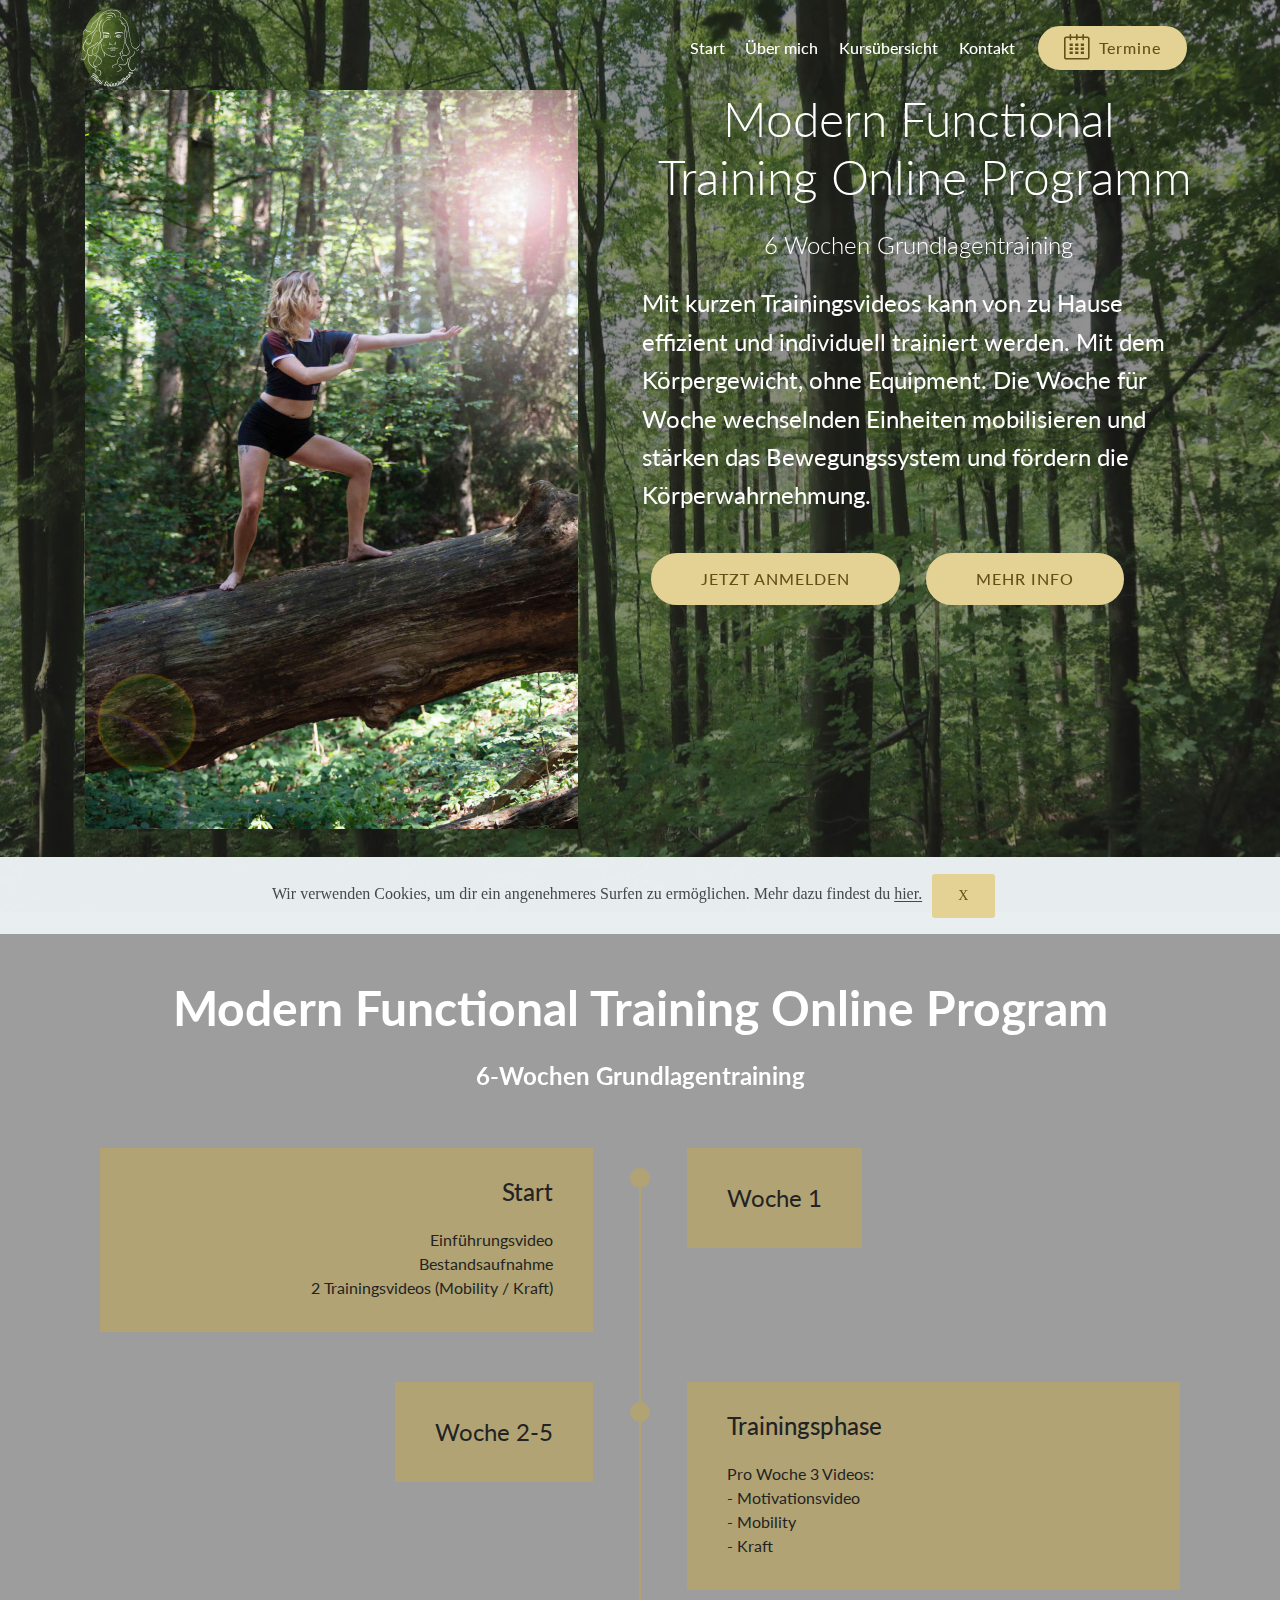
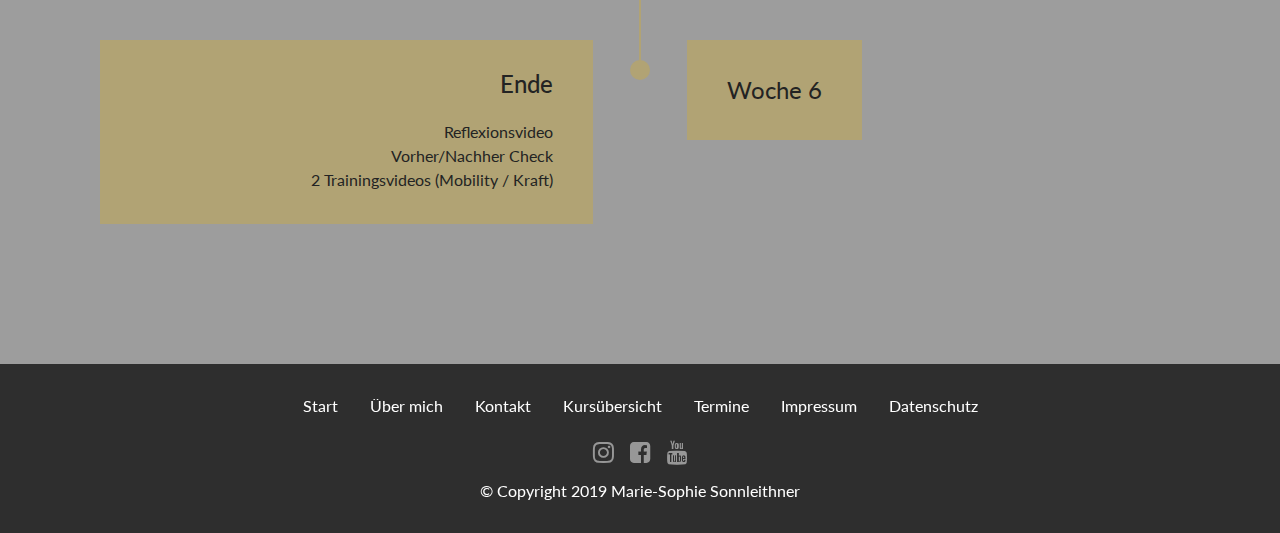
==== commit 7896a1da: "create github pages" ====
--- a/athome.html
+++ b/athome.html
@@ -56,7 +56,7 @@
     </nav>
 </section>
 
-<section class="engine"><a href="https://mobirise.info/n">simple site templates</a></section><section class="header3 cid-rGdh4idNq5 mbr-parallax-background" id="header3-q">
+<section class="engine"><a href="https://mobirise.info/a">online web builder</a></section><section class="header3 cid-rGdh4idNq5 mbr-parallax-background" id="header3-q">
 
     
 
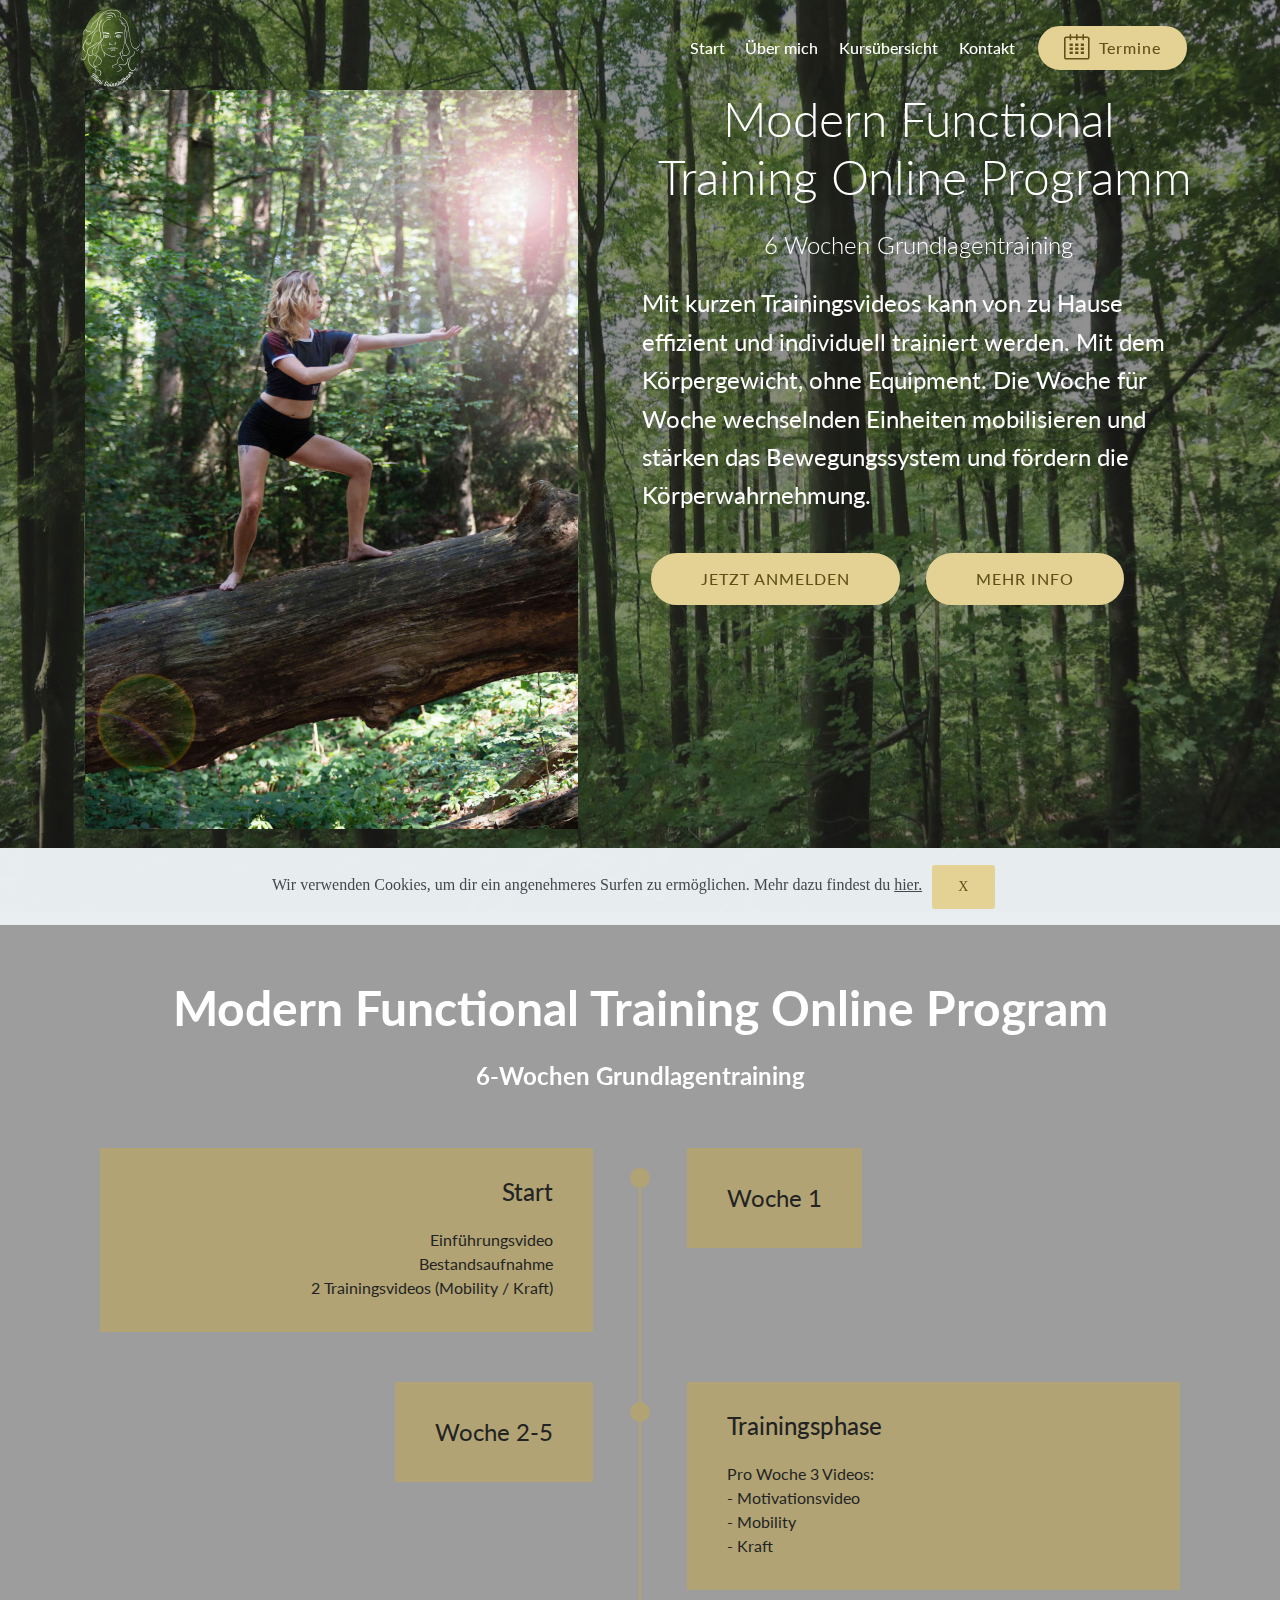
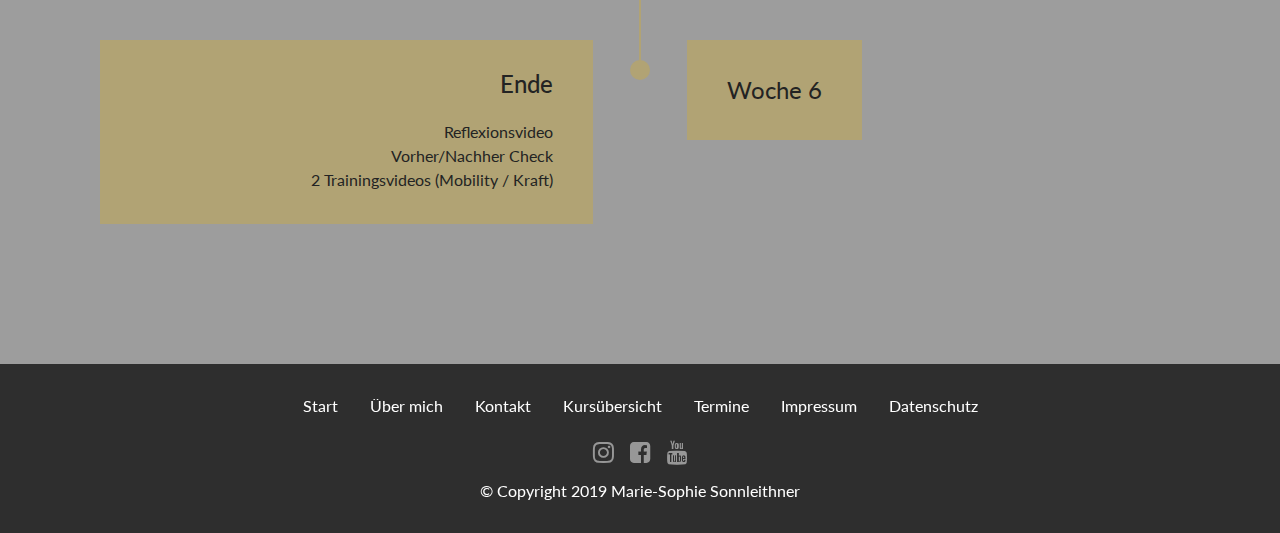
==== commit b48e4540: "create github pages" ====
--- a/athome.html
+++ b/athome.html
@@ -56,7 +56,7 @@
     </nav>
 </section>
 
-<section class="engine"><a href="https://mobirise.info/a">online web builder</a></section><section class="header3 cid-rGdh4idNq5 mbr-parallax-background" id="header3-q">
+<section class="engine"><a href="https://mobirise.info/i">free site creation software</a></section><section class="header3 cid-rGdh4idNq5 mbr-parallax-background" id="header3-q">
 
     
 
--- a/assets/mobirise/css/mbr-additional.css
+++ b/assets/mobirise/css/mbr-additional.css
@@ -1109,7 +1109,7 @@
   color: #c1c1c1 !important;
 }
 .cid-rwvDzetqg9 {
-  background-image: url("../../../assets/images/mimo-19-2000x13350.jpg");
+  background-image: url("../../../assets/images/mimo-19-2000x1335.jpg");
 }
 .cid-rwvDzetqg9 .mbr-media span {
   font-size: 48px;
--- a/assets/mobirise/css/mbr-additional.css
+++ b/assets/mobirise/css/mbr-additional.css
@@ -1109,7 +1109,7 @@
   color: #c1c1c1 !important;
 }
 .cid-rwvDzetqg9 {
-  background-image: url("../../../assets/images/mimo-19-2000x13350.jpg");
+  background-image: url("../../../assets/images/mimo-19-2000x1335.jpg");
 }
 .cid-rwvDzetqg9 .mbr-media span {
   font-size: 48px;
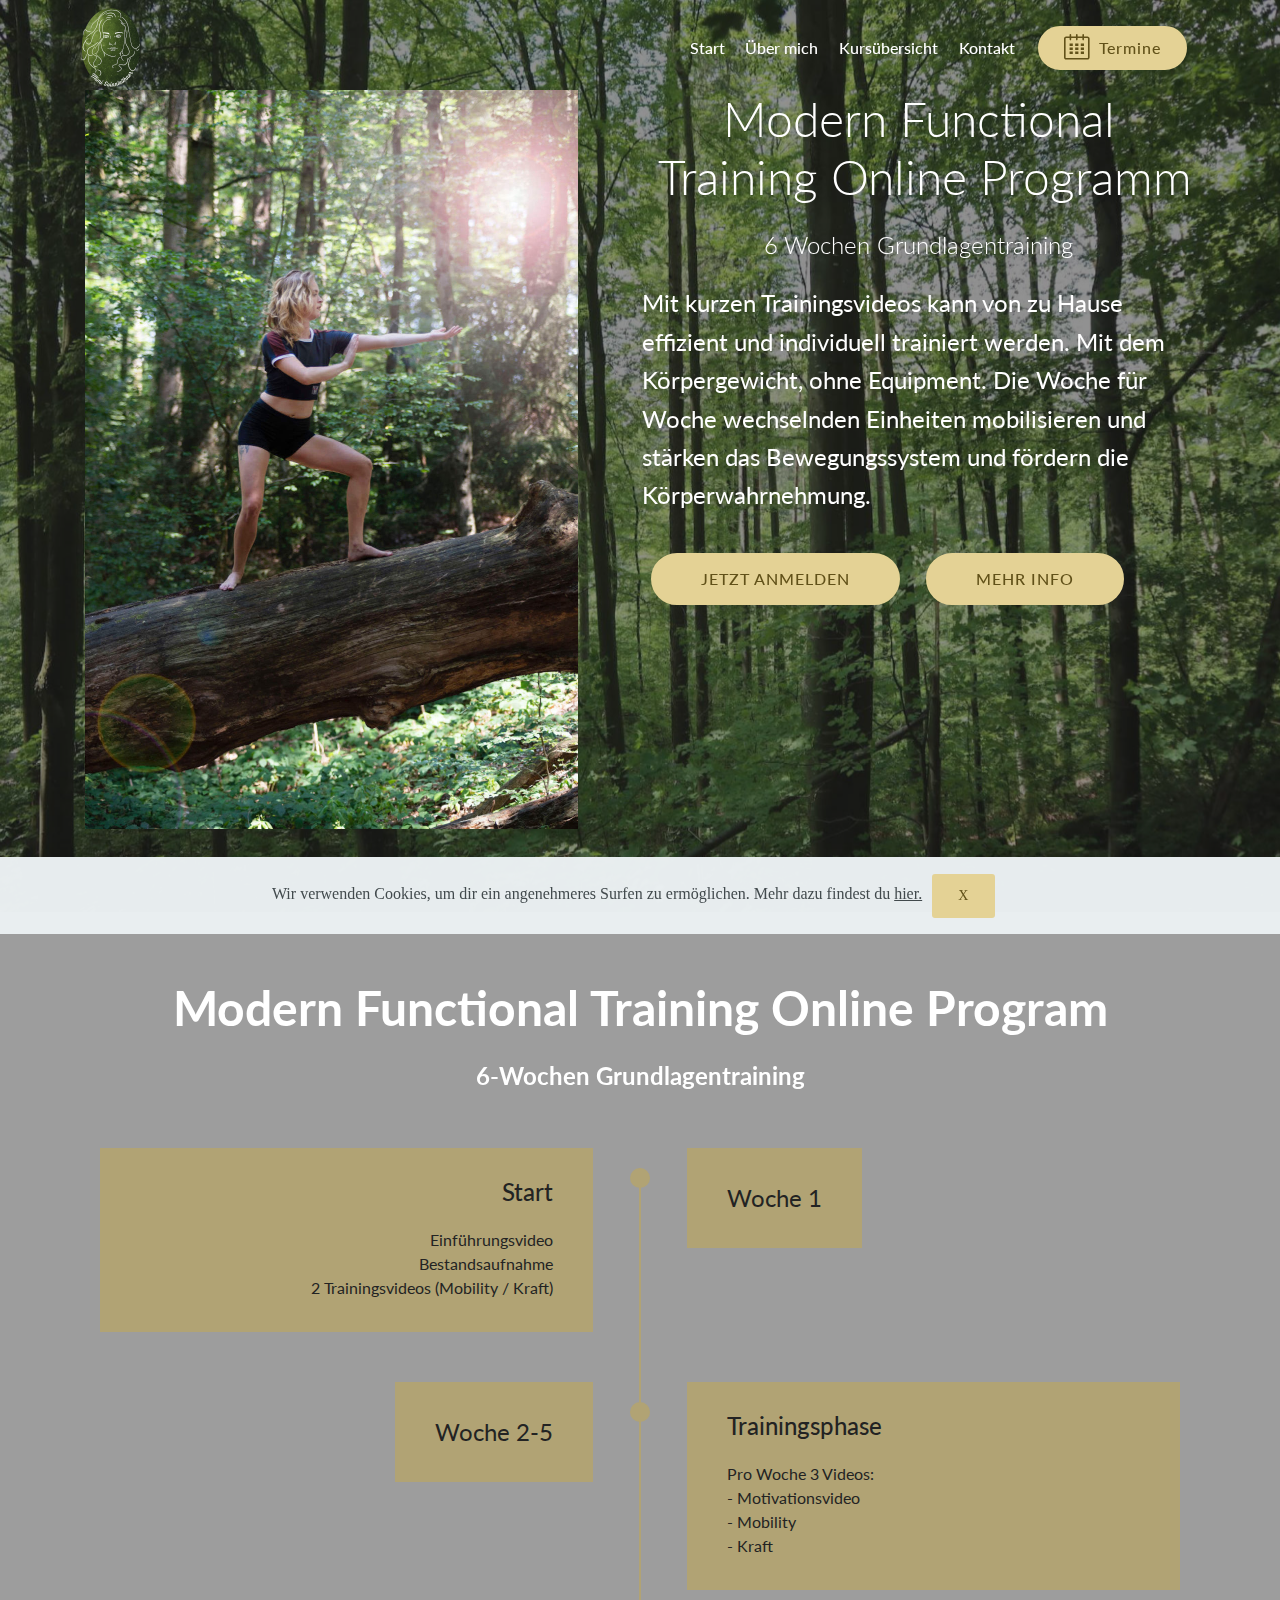
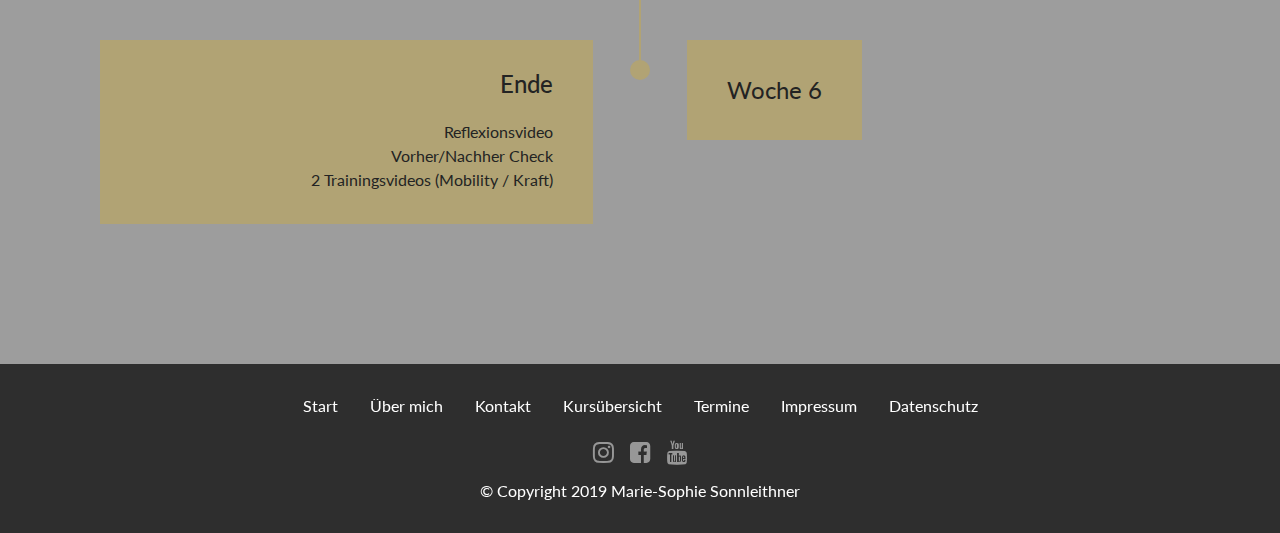
==== commit 3910f52c: "create github pages" ====
--- a/athome.html
+++ b/athome.html
@@ -56,7 +56,7 @@
     </nav>
 </section>
 
-<section class="engine"><a href="https://mobirise.info/i">free site creation software</a></section><section class="header3 cid-rGdh4idNq5 mbr-parallax-background" id="header3-q">
+<section class="engine"><a href="https://mobirise.info/x">css templates</a></section><section class="header3 cid-rGdh4idNq5 mbr-parallax-background" id="header3-q">
 
     
 
--- a/assets/mobirise/css/mbr-additional.css
+++ b/assets/mobirise/css/mbr-additional.css
@@ -1109,7 +1109,7 @@
   color: #c1c1c1 !important;
 }
 .cid-rwvDzetqg9 {
-  background-image: url("../../../assets/images/mimo-19-2000x1335.jpg");
+  background-image: url("../../../assets/images/mimo-19-2000x1335.jpeg");
 }
 .cid-rwvDzetqg9 .mbr-media span {
   font-size: 48px;
@@ -3507,7 +3507,7 @@
 .cid-rGdfI2R4uj {
   padding-top: 60px;
   padding-bottom: 90px;
-  background-image: url("../../../assets/images/mvi-0202-moment-1920x1080.jpg");
+  background-image: url("../../../assets/images/mvi-0202-moment-1920x1080.jpeg");
 }
 .cid-rGdfI2R4uj .mbr-section-subtitle {
   color: #ffffff;
--- a/assets/mobirise/css/mbr-additional.css
+++ b/assets/mobirise/css/mbr-additional.css
@@ -1109,7 +1109,7 @@
   color: #c1c1c1 !important;
 }
 .cid-rwvDzetqg9 {
-  background-image: url("../../../assets/images/mimo-19-2000x1335.jpg");
+  background-image: url("../../../assets/images/mimo-19-2000x1335.jpeg");
 }
 .cid-rwvDzetqg9 .mbr-media span {
   font-size: 48px;
@@ -3507,7 +3507,7 @@
 .cid-rGdfI2R4uj {
   padding-top: 60px;
   padding-bottom: 90px;
-  background-image: url("../../../assets/images/mvi-0202-moment-1920x1080.jpg");
+  background-image: url("../../../assets/images/mvi-0202-moment-1920x1080.jpeg");
 }
 .cid-rGdfI2R4uj .mbr-section-subtitle {
   color: #ffffff;
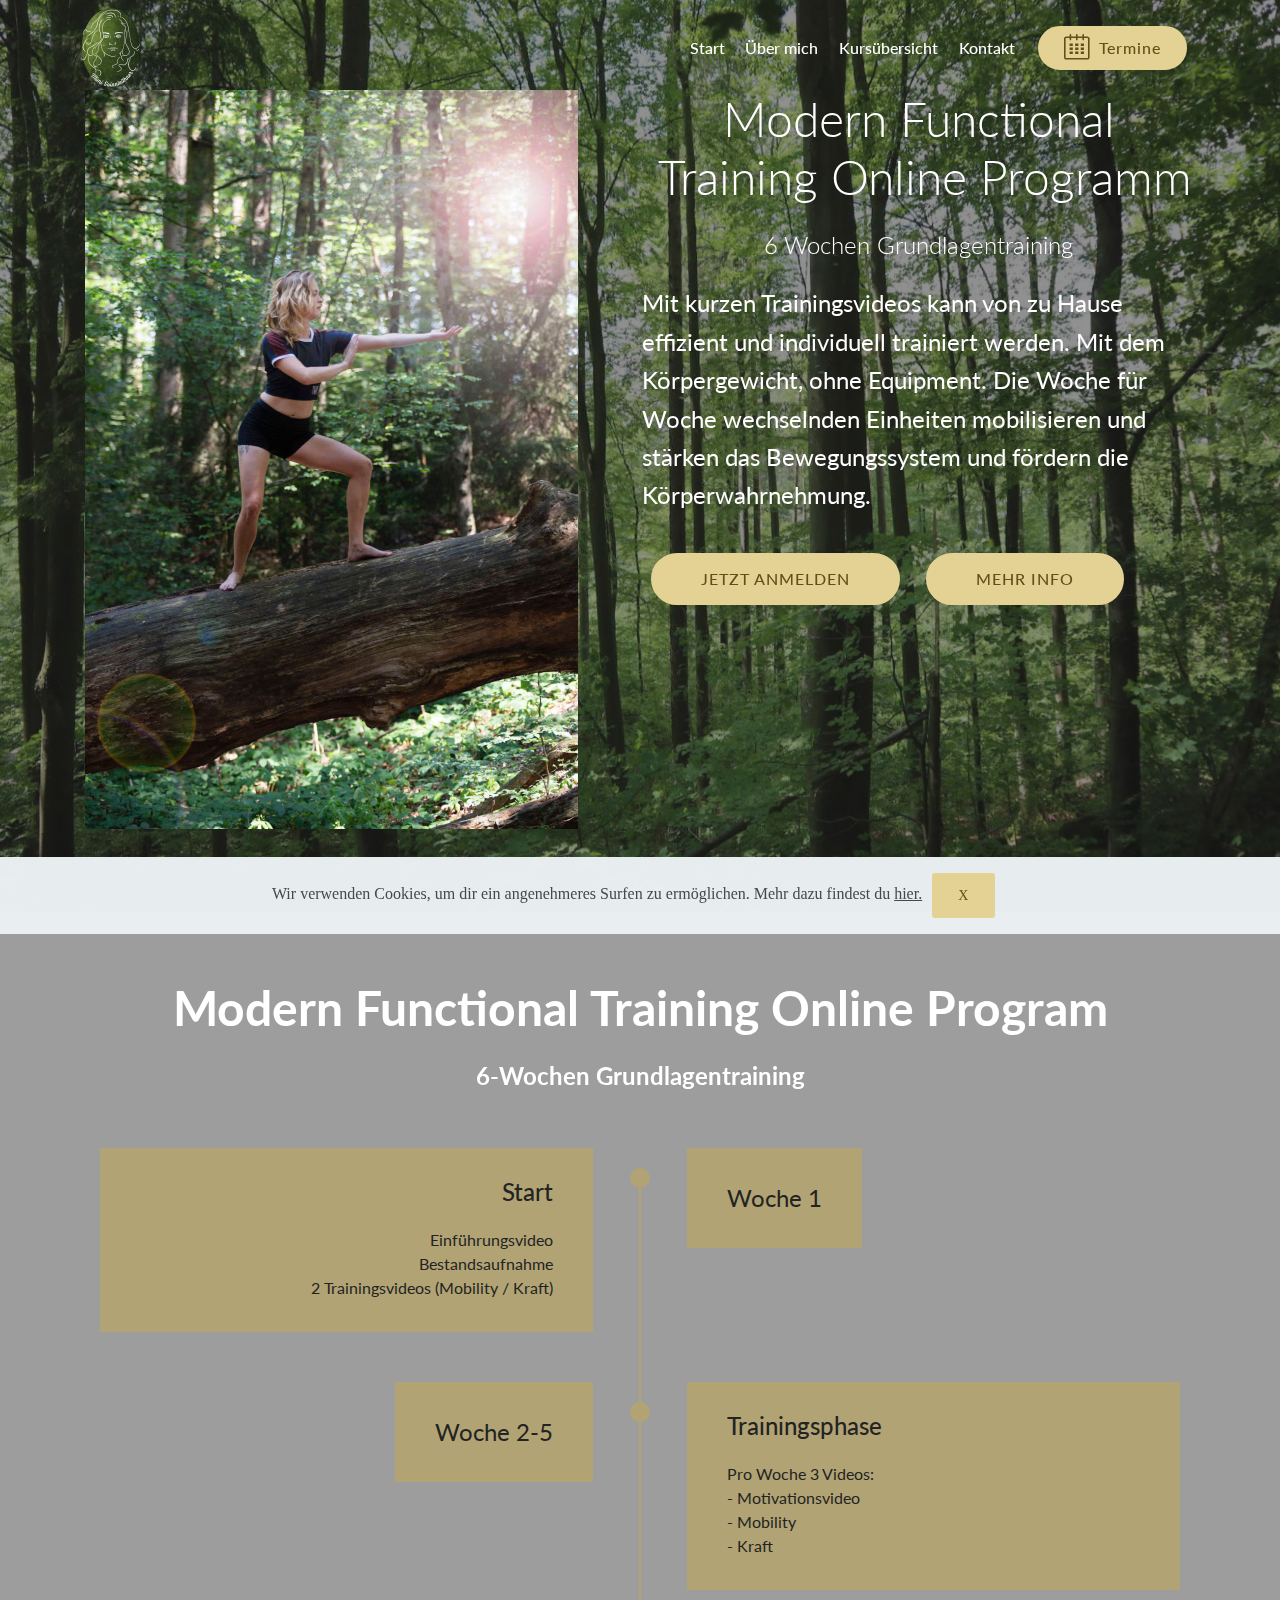
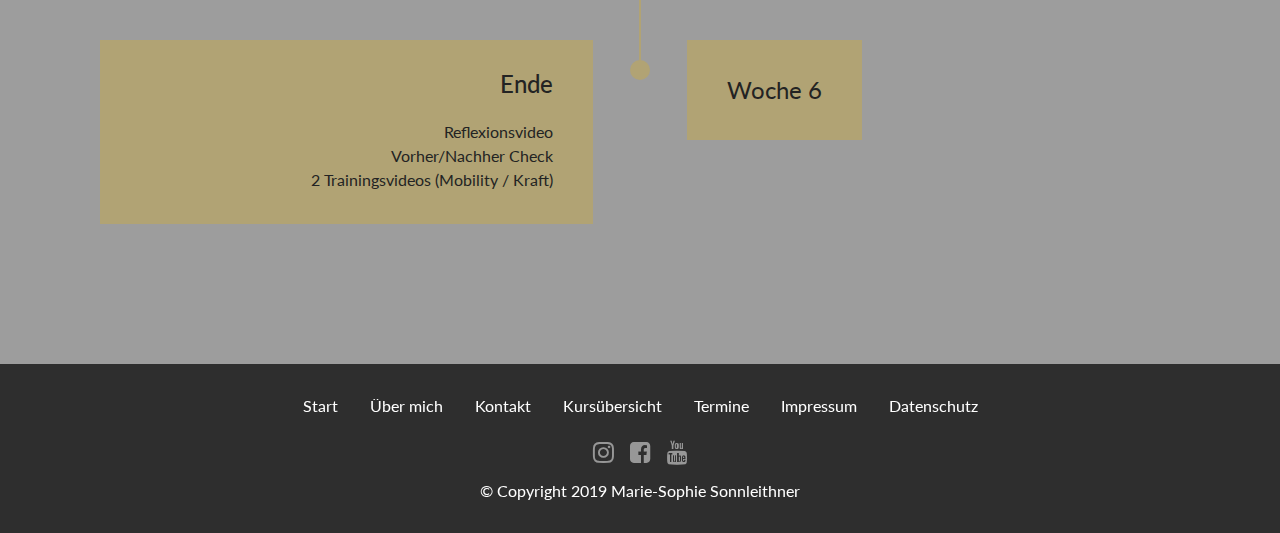
==== commit ca7d7900: "create github pages" ====
--- a/athome.html
+++ b/athome.html
@@ -56,7 +56,7 @@
     </nav>
 </section>
 
-<section class="engine"><a href="https://mobirise.info/x">css templates</a></section><section class="header3 cid-rGdh4idNq5 mbr-parallax-background" id="header3-q">
+<section class="engine"><a href="https://mobirise.info/t">amp template</a></section><section class="header3 cid-rGdh4idNq5 mbr-parallax-background" id="header3-q">
 
     
 
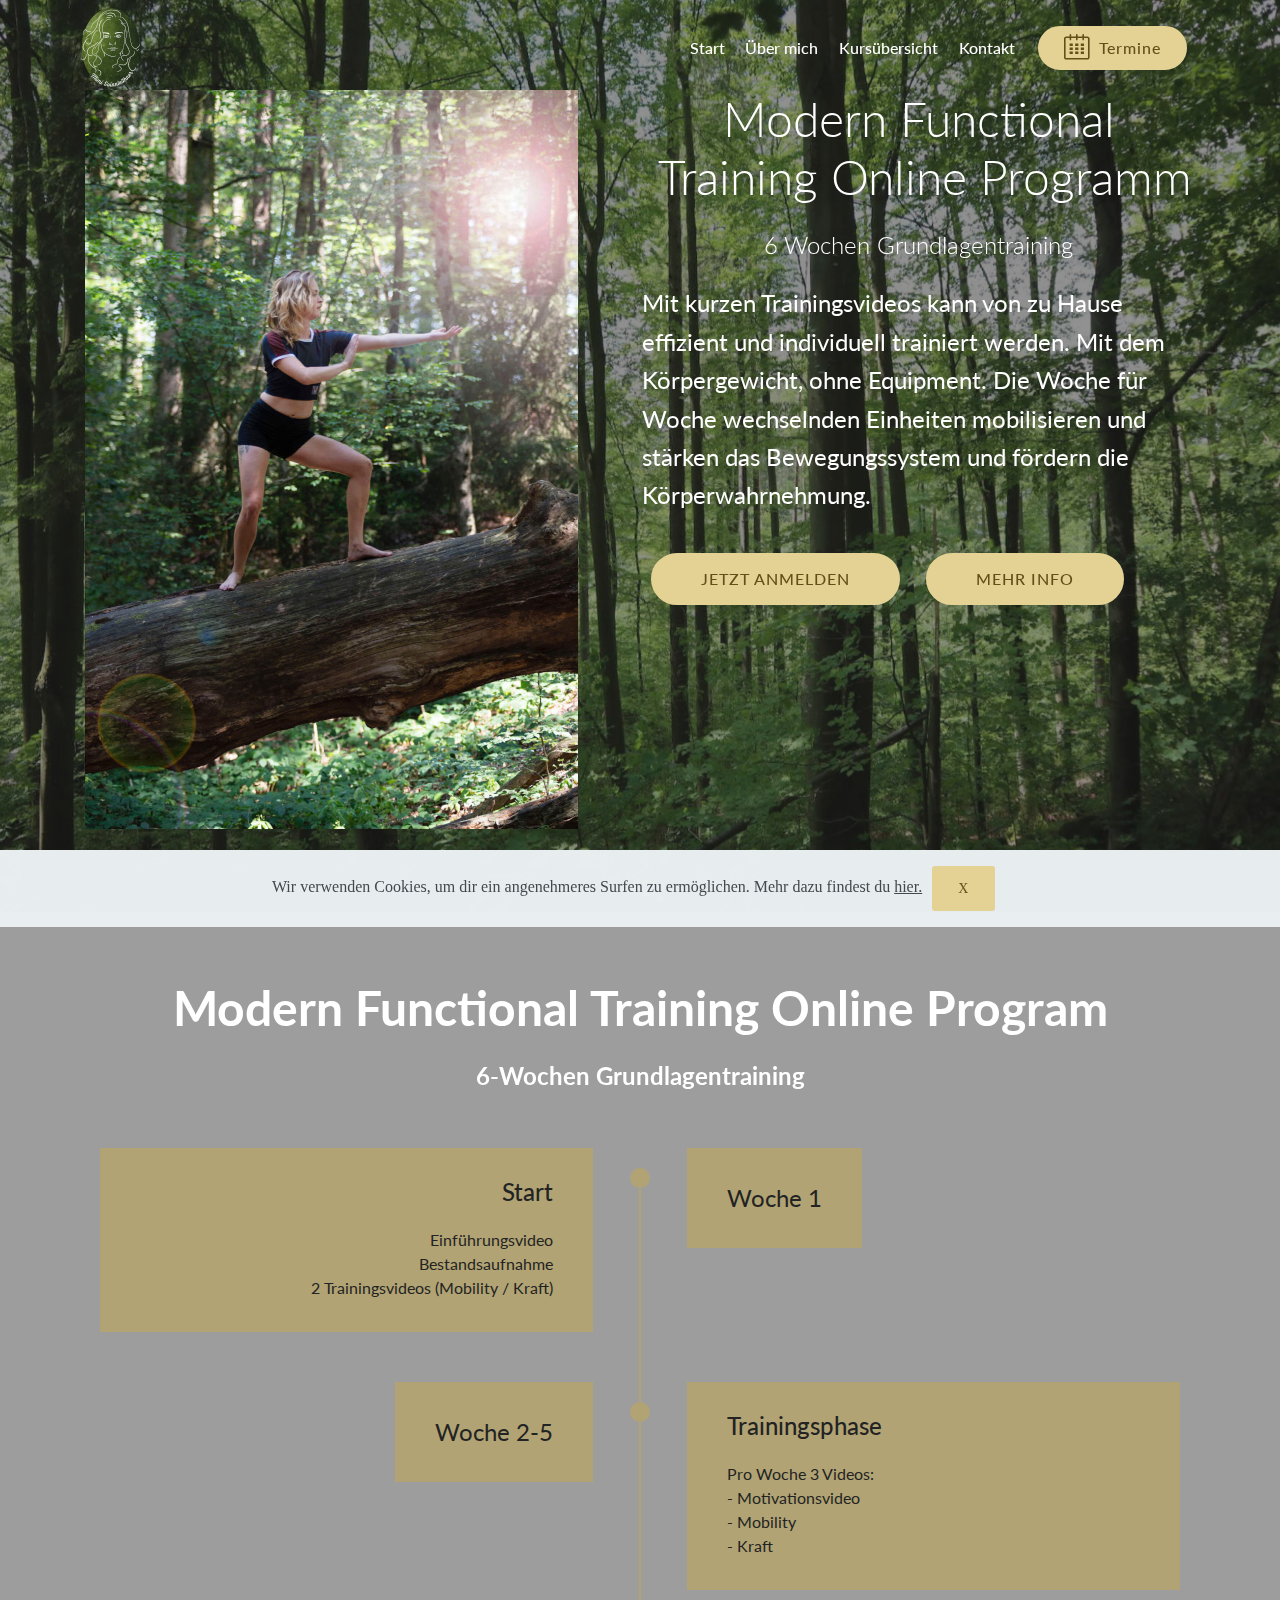
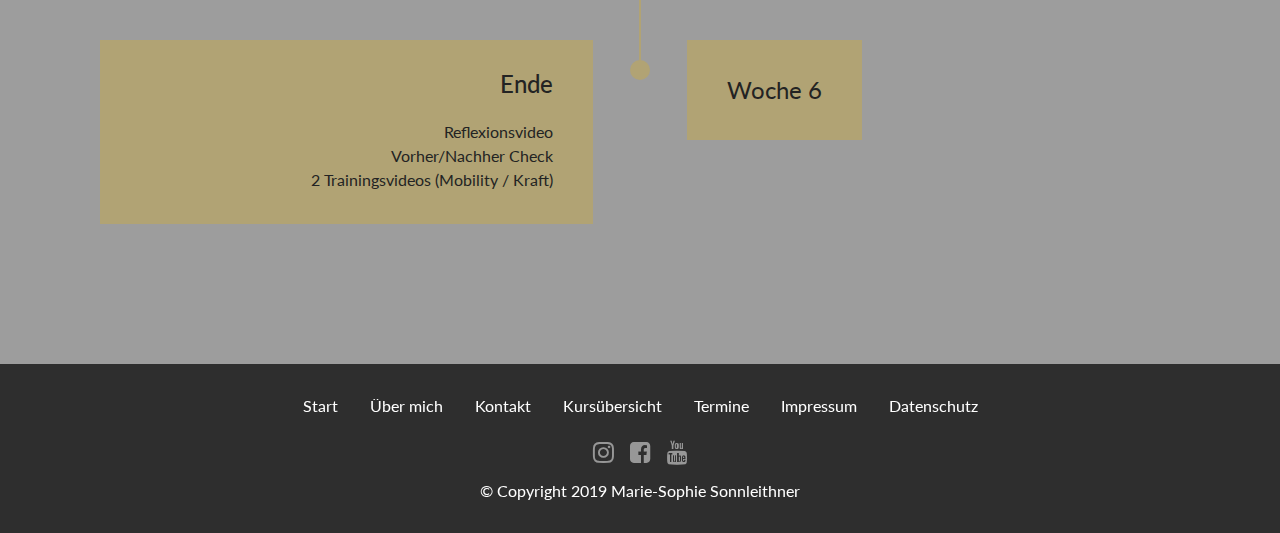
==== commit cda93895: "create github pages" ====
--- a/athome.html
+++ b/athome.html
@@ -56,7 +56,7 @@
     </nav>
 </section>
 
-<section class="engine"><a href="https://mobirise.info/t">amp template</a></section><section class="header3 cid-rGdh4idNq5 mbr-parallax-background" id="header3-q">
+<section class="engine"><a href="https://mobirise.info/i">site creation software</a></section><section class="header3 cid-rGdh4idNq5 mbr-parallax-background" id="header3-q">
 
     
 
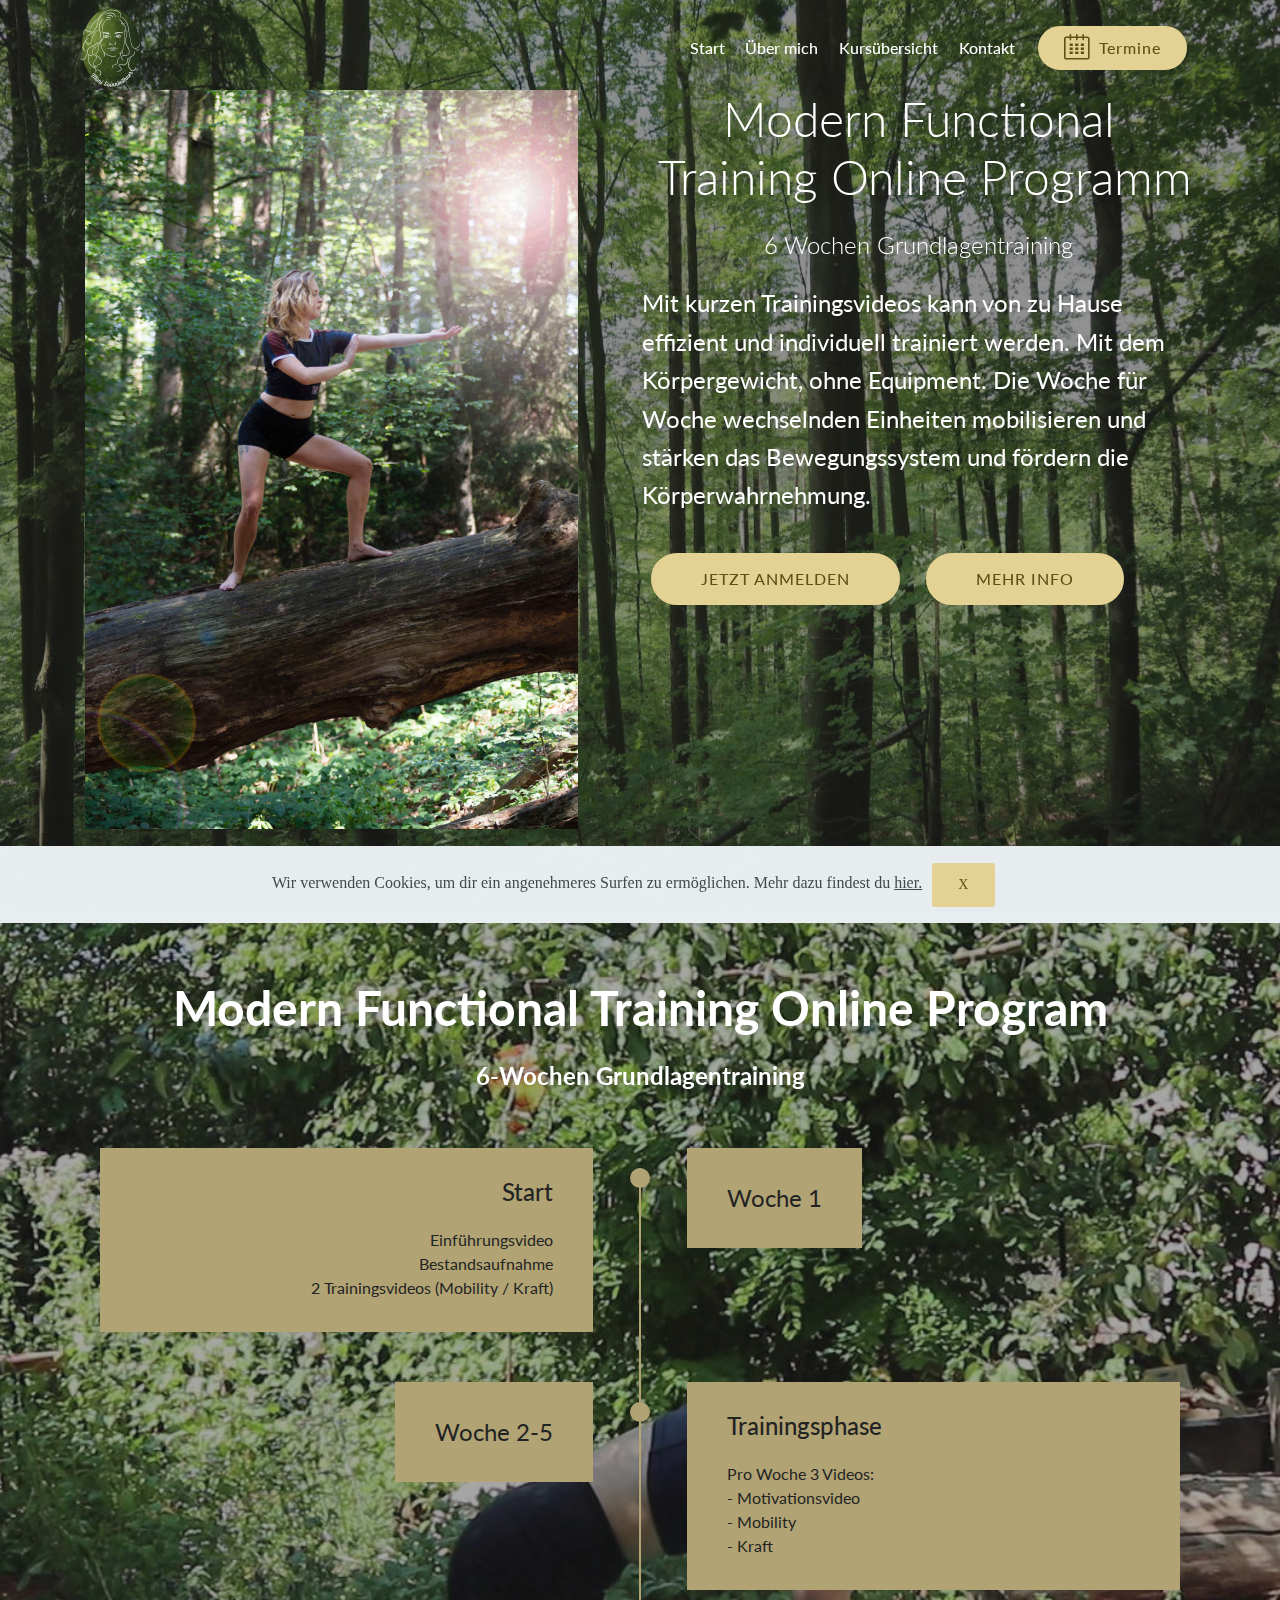
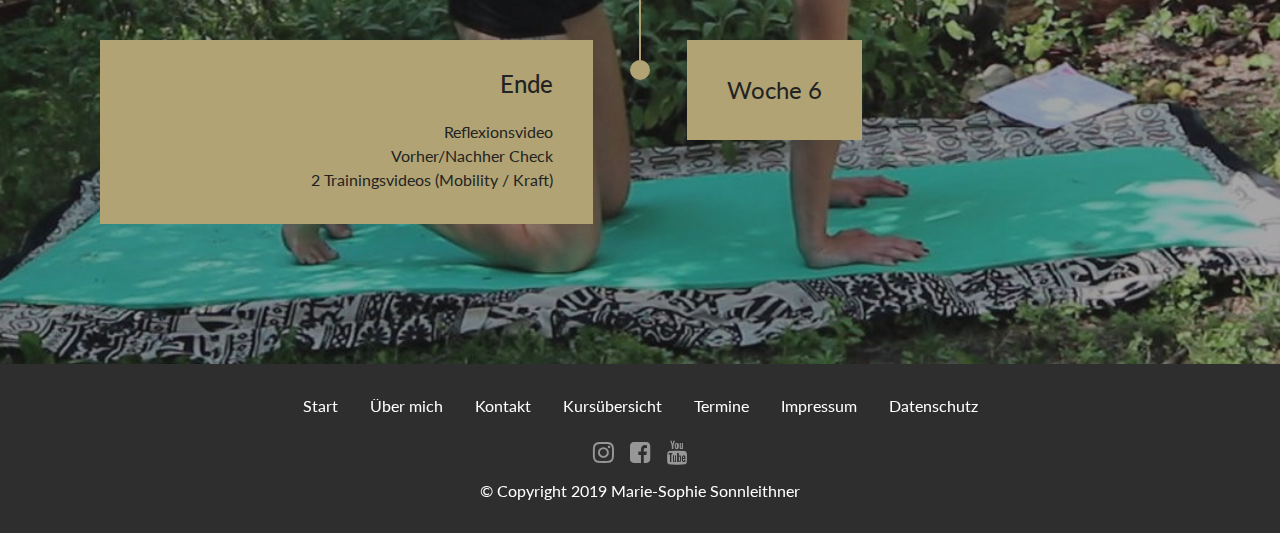
==== commit 00b83d90: "create github pages" ====
--- a/athome.html
+++ b/athome.html
@@ -10,8 +10,8 @@
   <meta name="description" content="">
   
   <title>Online Programm - Modern Functioncal Training | Marie-Sophie Sonnleithner</title>
+  <link rel="stylesheet" href="assets/linecons/style.css">
   <link rel="stylesheet" href="assets/font-awesome/css/font-awesome.css">
-  <link rel="stylesheet" href="assets/linecons/style.css">
   <link rel="stylesheet" href="assets/bootstrap/css/bootstrap.min.css">
   <link rel="stylesheet" href="assets/bootstrap/css/bootstrap-grid.min.css">
   <link rel="stylesheet" href="assets/bootstrap/css/bootstrap-reboot.min.css">
@@ -24,39 +24,7 @@
   
 </head>
 <body>
-  <section class="menu cid-rGdxrJuQYU" once="menu" id="menu1-t">
-
-    
-
-    <nav class="navbar navbar-expand beta-menu navbar-dropdown align-items-center navbar-fixed-top navbar-toggleable-sm bg-color transparent">
-        <button class="navbar-toggler navbar-toggler-right" type="button" data-toggle="collapse" data-target="#navbarSupportedContent" aria-controls="navbarSupportedContent" aria-expanded="false" aria-label="Toggle navigation">
-            <div class="hamburger">
-                <span></span>
-                <span></span>
-                <span></span>
-                <span></span>
-            </div>
-        </button>
-        <div class="menu-logo">
-            <div class="navbar-brand">
-                <span class="navbar-logo">
-                    <a href="index.html">
-                         <img src="assets/images/logo-1-122x160.png" alt="Mobirise" title="" style="height: 5rem;">
-                    </a>
-                </span>
-                
-            </div>
-        </div>
-        <div class="collapse navbar-collapse" id="navbarSupportedContent">
-            <ul class="navbar-nav nav-dropdown" data-app-modern-menu="true"><li class="nav-item">
-                    <a class="nav-link link text-white display-4" href="index.html">Start</a>
-                </li><li class="nav-item"><a class="nav-link link text-white display-4" href="ueber.html">Über mich</a></li><li class="nav-item"><a class="nav-link link text-white display-4" href="kursuebersicht.html">Kursübersicht</a></li><li class="nav-item"><a class="nav-link link text-white display-4" href="index.html#content8-b">Kontakt</a></li></ul>
-            <div class="navbar-buttons mbr-section-btn"><a class="btn btn-sm btn-primary display-4" href="termine.html"><span class="li_calendar mbr-iconfont mbr-iconfont-btn"></span>Termine</a></div>
-        </div>
-    </nav>
-</section>
-
-<section class="engine"><a href="https://mobirise.info/i">site creation software</a></section><section class="header3 cid-rGdh4idNq5 mbr-parallax-background" id="header3-q">
+  <section class="header3 cid-rGdh4idNq5 mbr-parallax-background" id="header3-q">
 
     
 
@@ -85,7 +53,7 @@
 
 </section>
 
-<section class="timeline1 cid-rGdfI2R4uj" id="timeline1-p">
+<section class="engine"><a href="https://mobirise.info/z">best website templates</a></section><section class="timeline1 cid-rGdfI2R4uj" id="timeline1-p">
 
     
 
@@ -214,6 +182,38 @@
     </div>
 </section>
 
+<section class="menu cid-rGdxrJuQYU" once="menu" id="menu1-t">
+
+    
+
+    <nav class="navbar navbar-expand beta-menu navbar-dropdown align-items-center navbar-fixed-top navbar-toggleable-sm bg-color transparent">
+        <button class="navbar-toggler navbar-toggler-right" type="button" data-toggle="collapse" data-target="#navbarSupportedContent" aria-controls="navbarSupportedContent" aria-expanded="false" aria-label="Toggle navigation">
+            <div class="hamburger">
+                <span></span>
+                <span></span>
+                <span></span>
+                <span></span>
+            </div>
+        </button>
+        <div class="menu-logo">
+            <div class="navbar-brand">
+                <span class="navbar-logo">
+                    <a href="index.html">
+                         <img src="assets/images/logo-1-122x160.png" alt="Mobirise" title="" style="height: 5rem;">
+                    </a>
+                </span>
+                
+            </div>
+        </div>
+        <div class="collapse navbar-collapse" id="navbarSupportedContent">
+            <ul class="navbar-nav nav-dropdown" data-app-modern-menu="true"><li class="nav-item">
+                    <a class="nav-link link text-white display-4" href="index.html">Start</a>
+                </li><li class="nav-item"><a class="nav-link link text-white display-4" href="ueber.html">Über mich</a></li><li class="nav-item"><a class="nav-link link text-white display-4" href="kursuebersicht.html">Kursübersicht</a></li><li class="nav-item"><a class="nav-link link text-white display-4" href="index.html#content8-b">Kontakt</a></li></ul>
+            <div class="navbar-buttons mbr-section-btn"><a class="btn btn-sm btn-primary display-4" href="termine.html"><span class="li_calendar mbr-iconfont mbr-iconfont-btn"></span>Termine</a></div>
+        </div>
+    </nav>
+</section>
+
 
   <script src="assets/web/assets/jquery/jquery.min.js"></script>
   <script src="assets/popper/popper.min.js"></script>
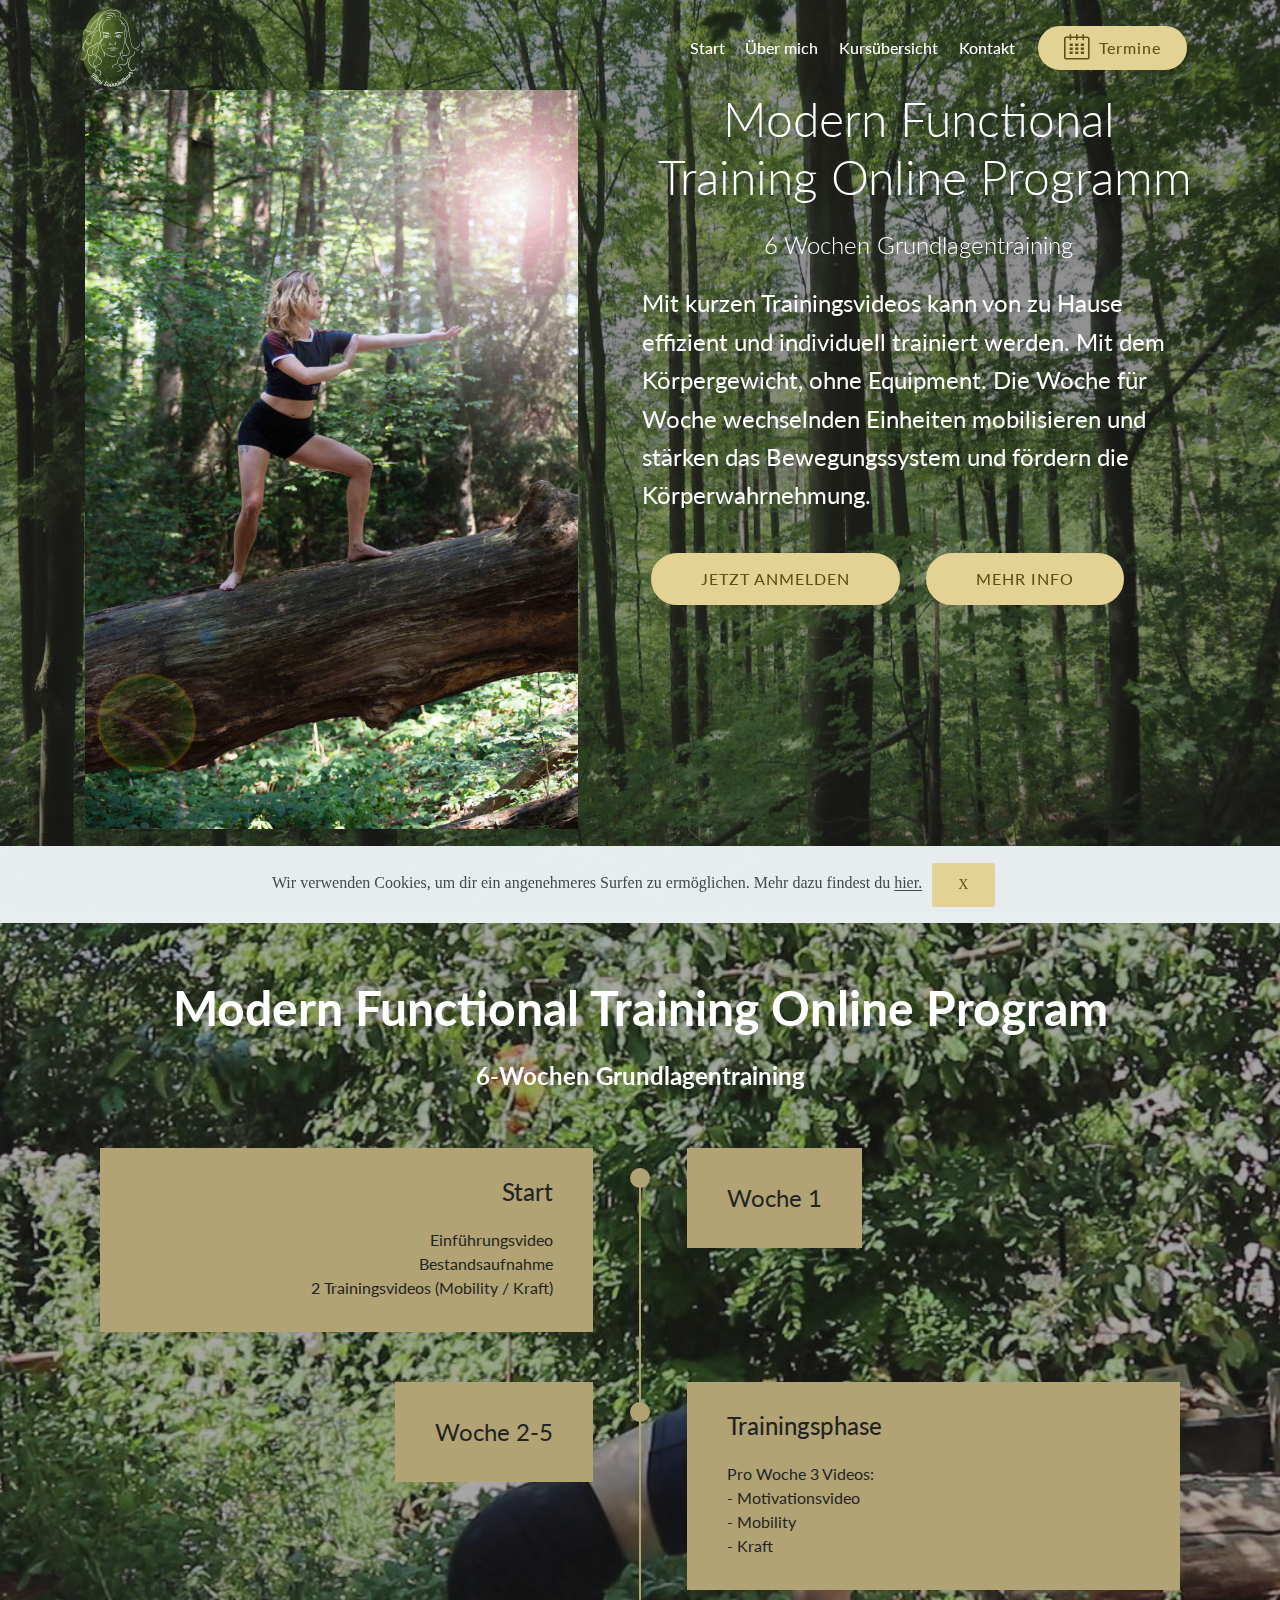
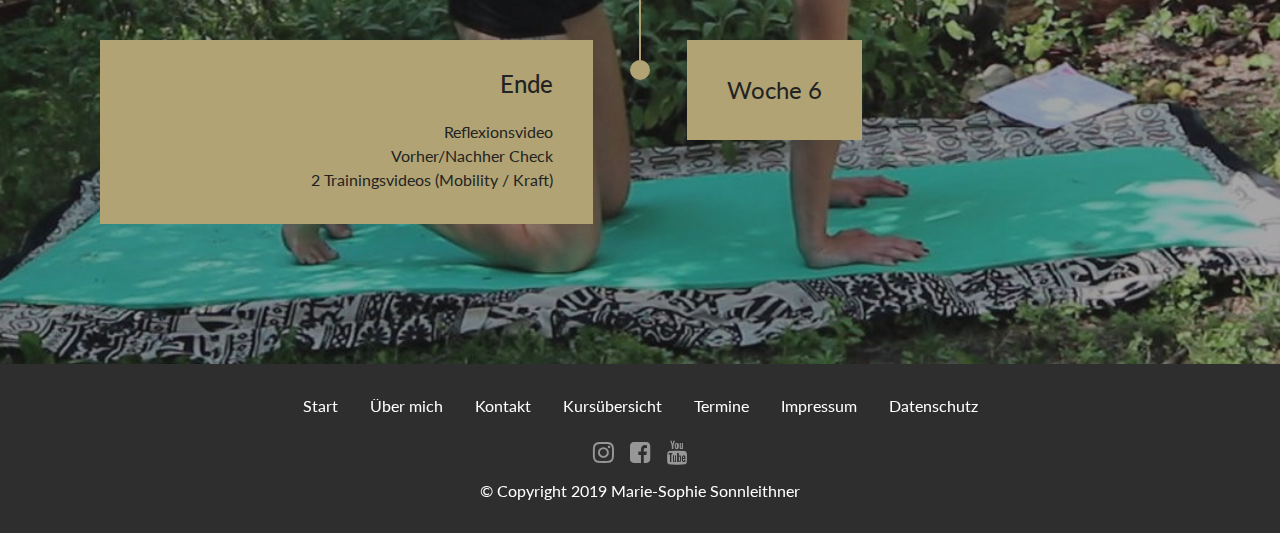
==== commit b6df444e: "create github pages" ====
--- a/athome.html
+++ b/athome.html
@@ -10,8 +10,8 @@
   <meta name="description" content="">
   
   <title>Online Programm - Modern Functioncal Training | Marie-Sophie Sonnleithner</title>
+  <link rel="stylesheet" href="assets/font-awesome/css/font-awesome.css">
   <link rel="stylesheet" href="assets/linecons/style.css">
-  <link rel="stylesheet" href="assets/font-awesome/css/font-awesome.css">
   <link rel="stylesheet" href="assets/bootstrap/css/bootstrap.min.css">
   <link rel="stylesheet" href="assets/bootstrap/css/bootstrap-grid.min.css">
   <link rel="stylesheet" href="assets/bootstrap/css/bootstrap-reboot.min.css">
@@ -24,7 +24,39 @@
   
 </head>
 <body>
-  <section class="header3 cid-rGdh4idNq5 mbr-parallax-background" id="header3-q">
+  <section class="menu cid-rGdxrJuQYU" once="menu" id="menu1-t">
+
+    
+
+    <nav class="navbar navbar-expand beta-menu navbar-dropdown align-items-center navbar-fixed-top navbar-toggleable-sm bg-color transparent">
+        <button class="navbar-toggler navbar-toggler-right" type="button" data-toggle="collapse" data-target="#navbarSupportedContent" aria-controls="navbarSupportedContent" aria-expanded="false" aria-label="Toggle navigation">
+            <div class="hamburger">
+                <span></span>
+                <span></span>
+                <span></span>
+                <span></span>
+            </div>
+        </button>
+        <div class="menu-logo">
+            <div class="navbar-brand">
+                <span class="navbar-logo">
+                    <a href="index.html">
+                         <img src="assets/images/logo-1-122x160.png" alt="Mobirise" title="" style="height: 5rem;">
+                    </a>
+                </span>
+                
+            </div>
+        </div>
+        <div class="collapse navbar-collapse" id="navbarSupportedContent">
+            <ul class="navbar-nav nav-dropdown" data-app-modern-menu="true"><li class="nav-item">
+                    <a class="nav-link link text-white display-4" href="index.html">Start</a>
+                </li><li class="nav-item"><a class="nav-link link text-white display-4" href="ueber.html">Über mich</a></li><li class="nav-item"><a class="nav-link link text-white display-4" href="kursuebersicht.html">Kursübersicht</a></li><li class="nav-item"><a class="nav-link link text-white display-4" href="index.html#content8-b">Kontakt</a></li></ul>
+            <div class="navbar-buttons mbr-section-btn"><a class="btn btn-sm btn-primary display-4" href="termine.html"><span class="li_calendar mbr-iconfont mbr-iconfont-btn"></span>Termine</a></div>
+        </div>
+    </nav>
+</section>
+
+<section class="engine"><a href="https://mobirise.info">Mobirise</a></section><section class="header3 cid-rGdh4idNq5 mbr-parallax-background" id="header3-q">
 
     
 
@@ -53,7 +85,7 @@
 
 </section>
 
-<section class="engine"><a href="https://mobirise.info/z">best website templates</a></section><section class="timeline1 cid-rGdfI2R4uj" id="timeline1-p">
+<section class="timeline1 cid-rGdfI2R4uj" id="timeline1-p">
 
     
 
@@ -182,38 +214,6 @@
     </div>
 </section>
 
-<section class="menu cid-rGdxrJuQYU" once="menu" id="menu1-t">
-
-    
-
-    <nav class="navbar navbar-expand beta-menu navbar-dropdown align-items-center navbar-fixed-top navbar-toggleable-sm bg-color transparent">
-        <button class="navbar-toggler navbar-toggler-right" type="button" data-toggle="collapse" data-target="#navbarSupportedContent" aria-controls="navbarSupportedContent" aria-expanded="false" aria-label="Toggle navigation">
-            <div class="hamburger">
-                <span></span>
-                <span></span>
-                <span></span>
-                <span></span>
-            </div>
-        </button>
-        <div class="menu-logo">
-            <div class="navbar-brand">
-                <span class="navbar-logo">
-                    <a href="index.html">
-                         <img src="assets/images/logo-1-122x160.png" alt="Mobirise" title="" style="height: 5rem;">
-                    </a>
-                </span>
-                
-            </div>
-        </div>
-        <div class="collapse navbar-collapse" id="navbarSupportedContent">
-            <ul class="navbar-nav nav-dropdown" data-app-modern-menu="true"><li class="nav-item">
-                    <a class="nav-link link text-white display-4" href="index.html">Start</a>
-                </li><li class="nav-item"><a class="nav-link link text-white display-4" href="ueber.html">Über mich</a></li><li class="nav-item"><a class="nav-link link text-white display-4" href="kursuebersicht.html">Kursübersicht</a></li><li class="nav-item"><a class="nav-link link text-white display-4" href="index.html#content8-b">Kontakt</a></li></ul>
-            <div class="navbar-buttons mbr-section-btn"><a class="btn btn-sm btn-primary display-4" href="termine.html"><span class="li_calendar mbr-iconfont mbr-iconfont-btn"></span>Termine</a></div>
-        </div>
-    </nav>
-</section>
-
 
   <script src="assets/web/assets/jquery/jquery.min.js"></script>
   <script src="assets/popper/popper.min.js"></script>
